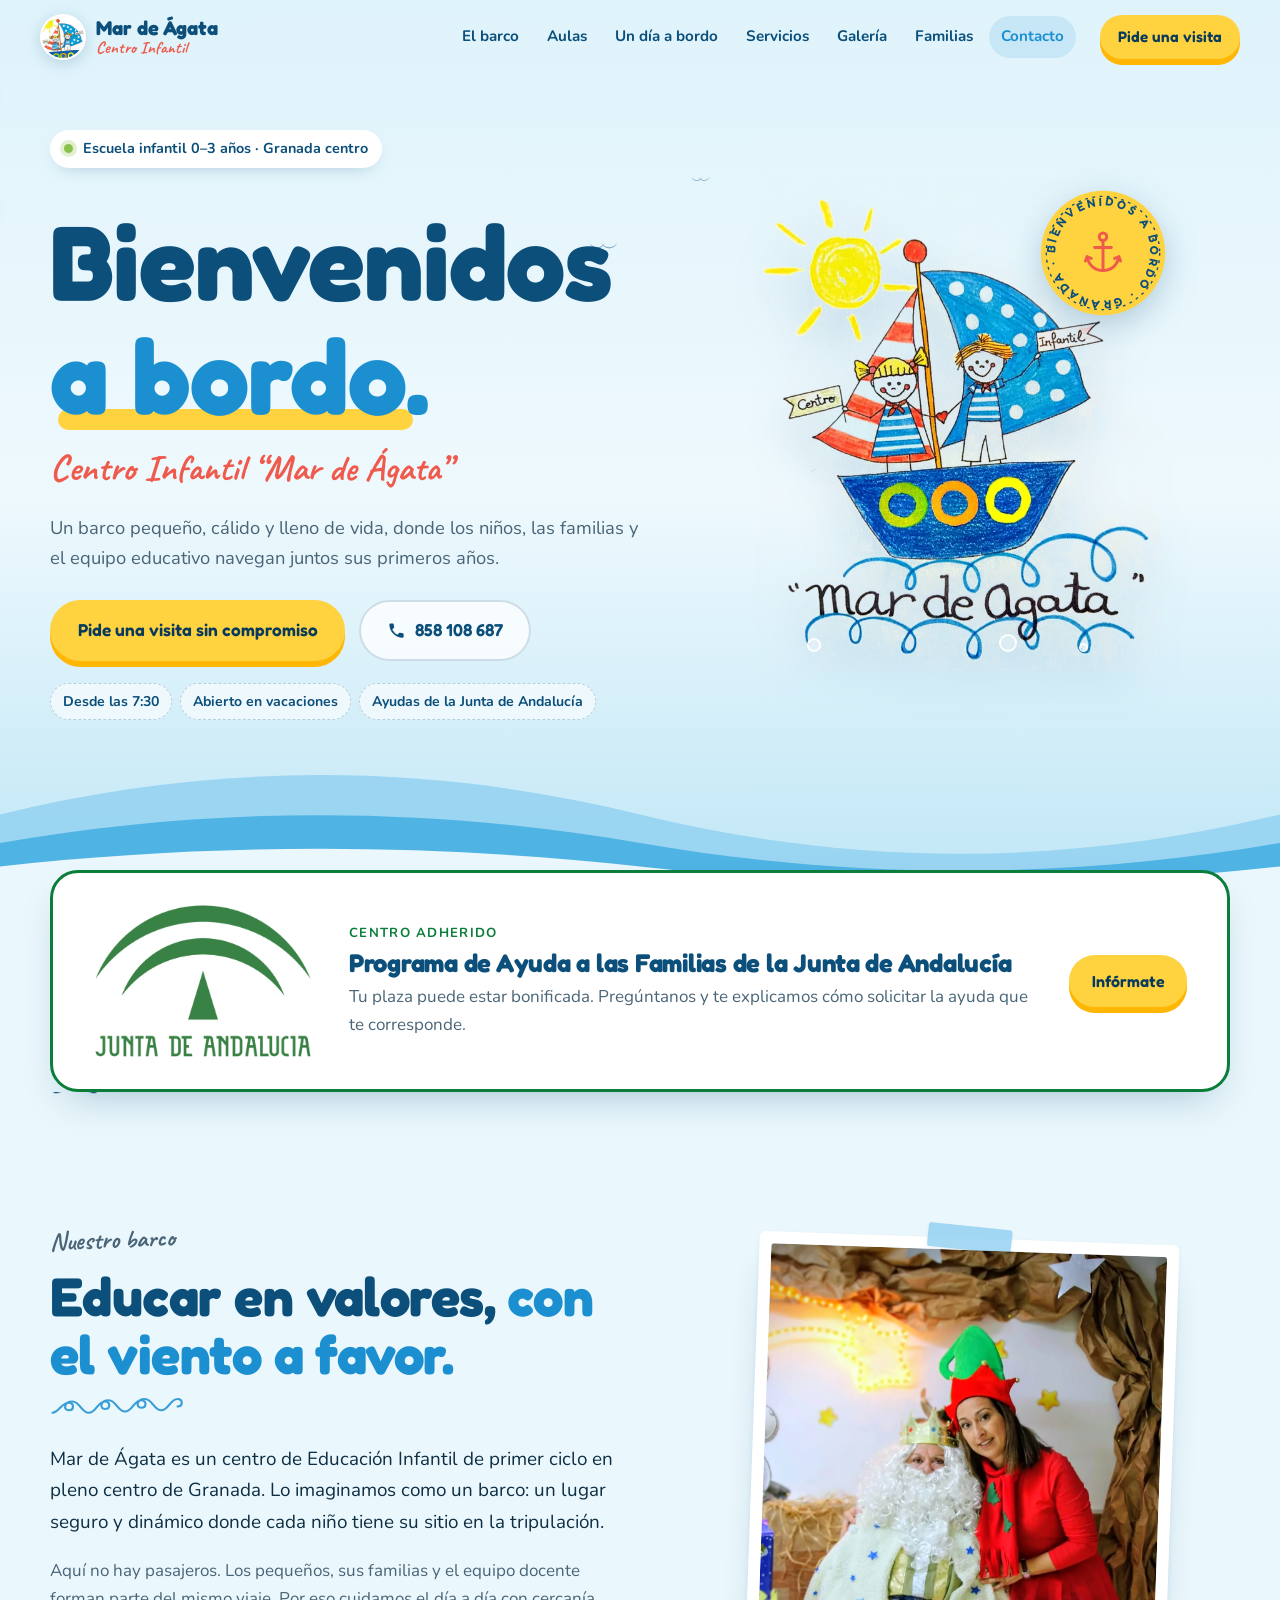
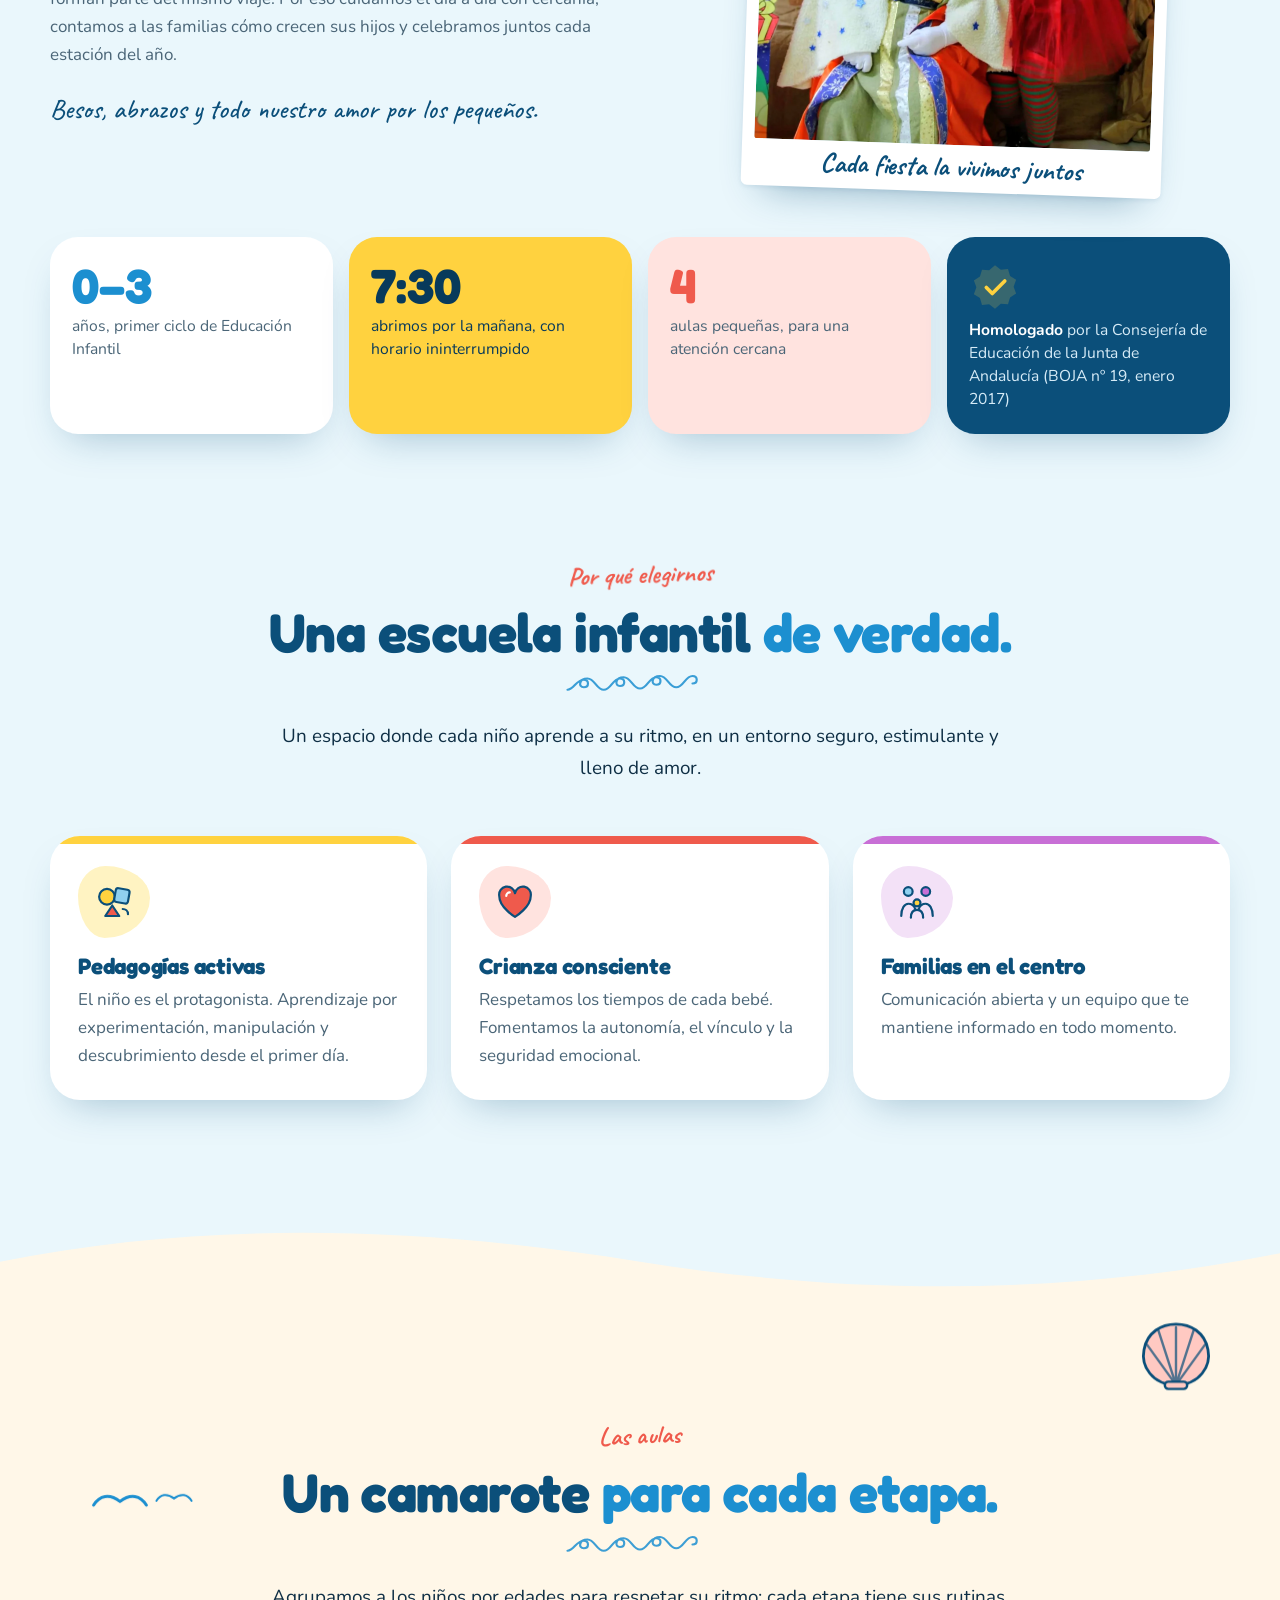
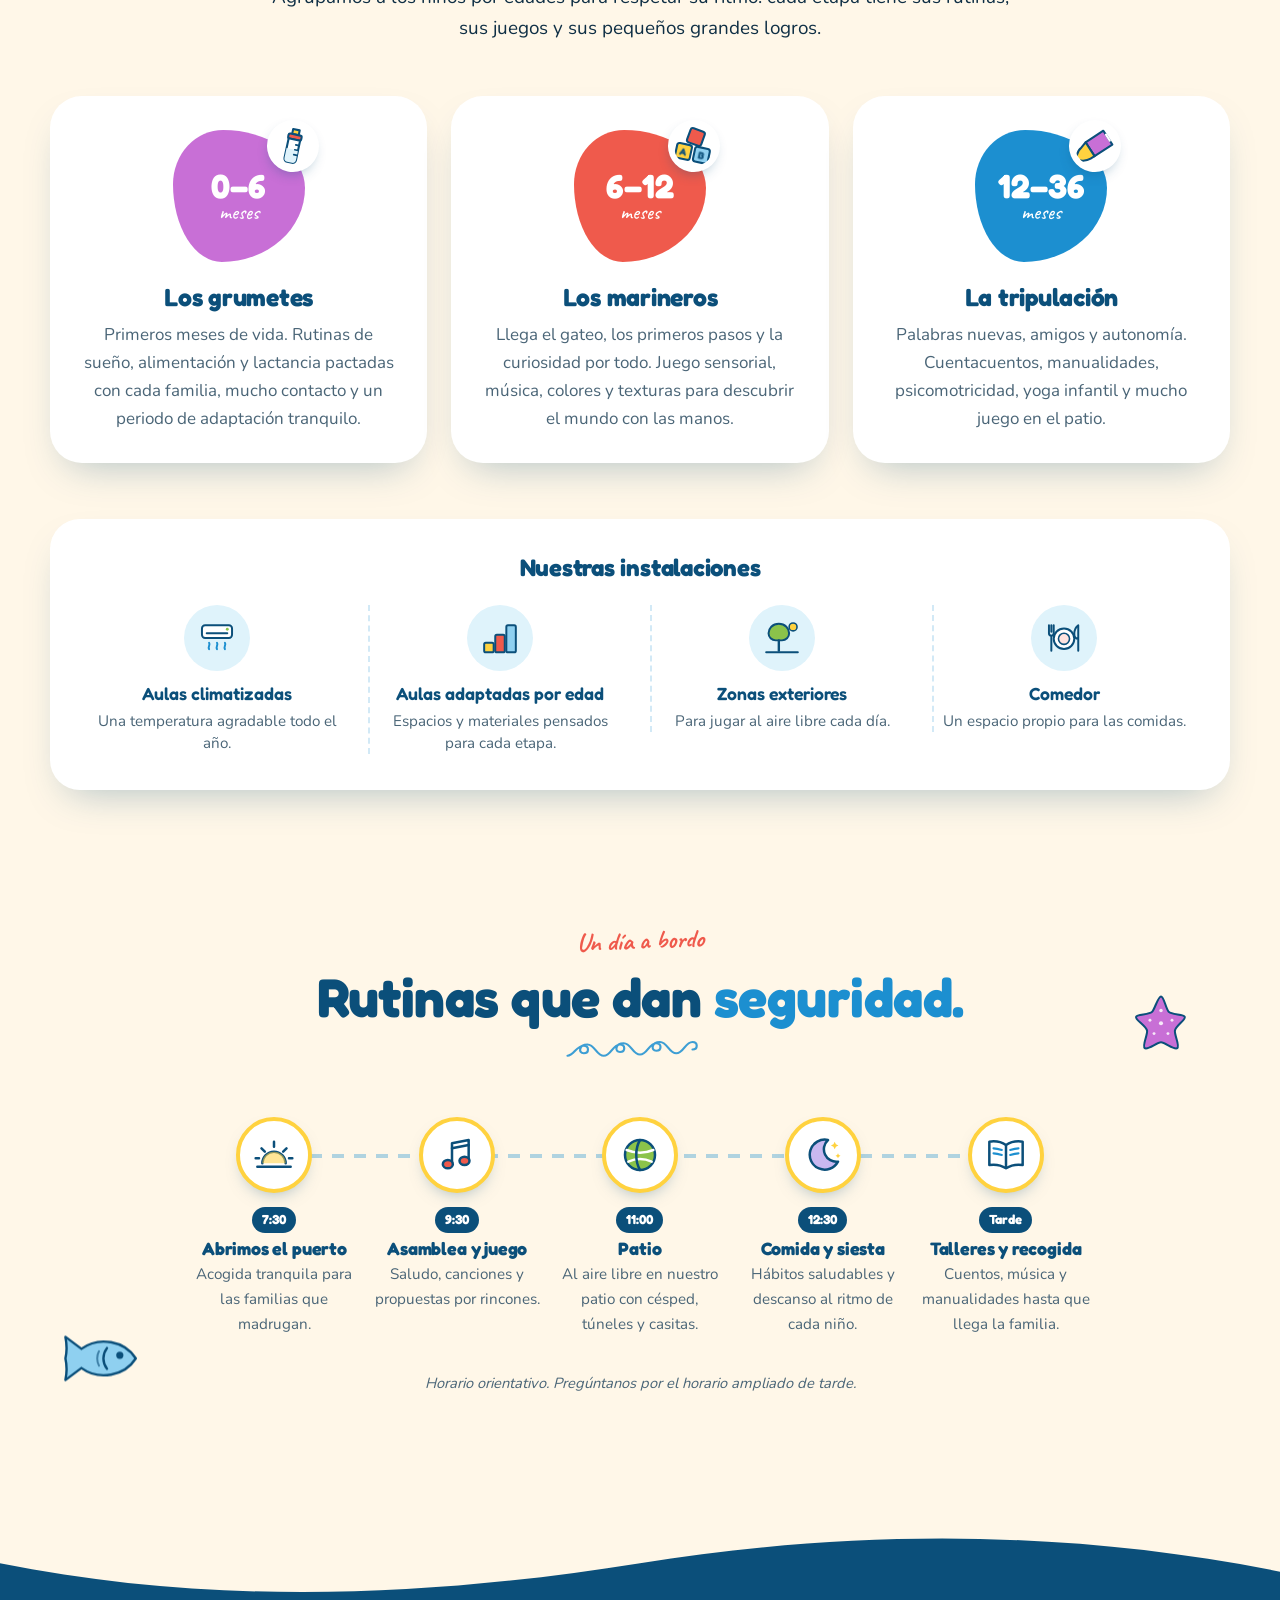
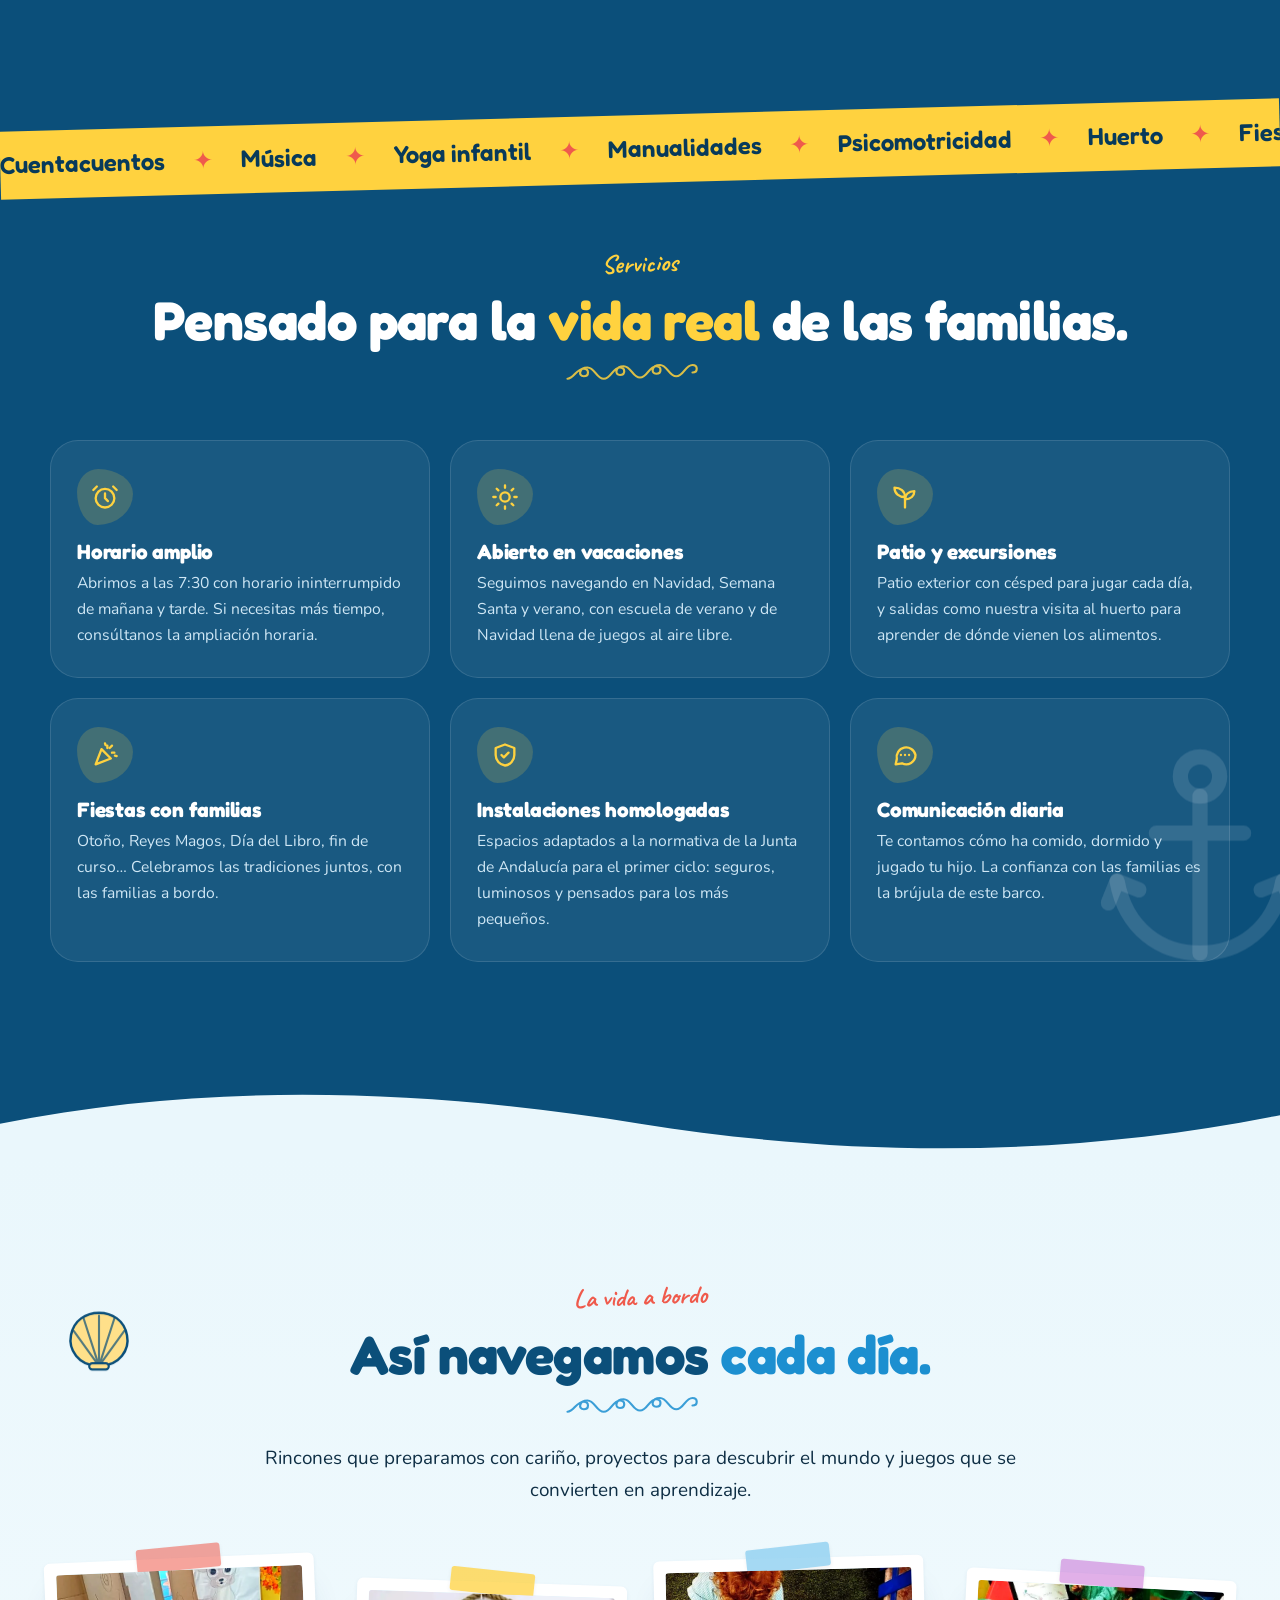
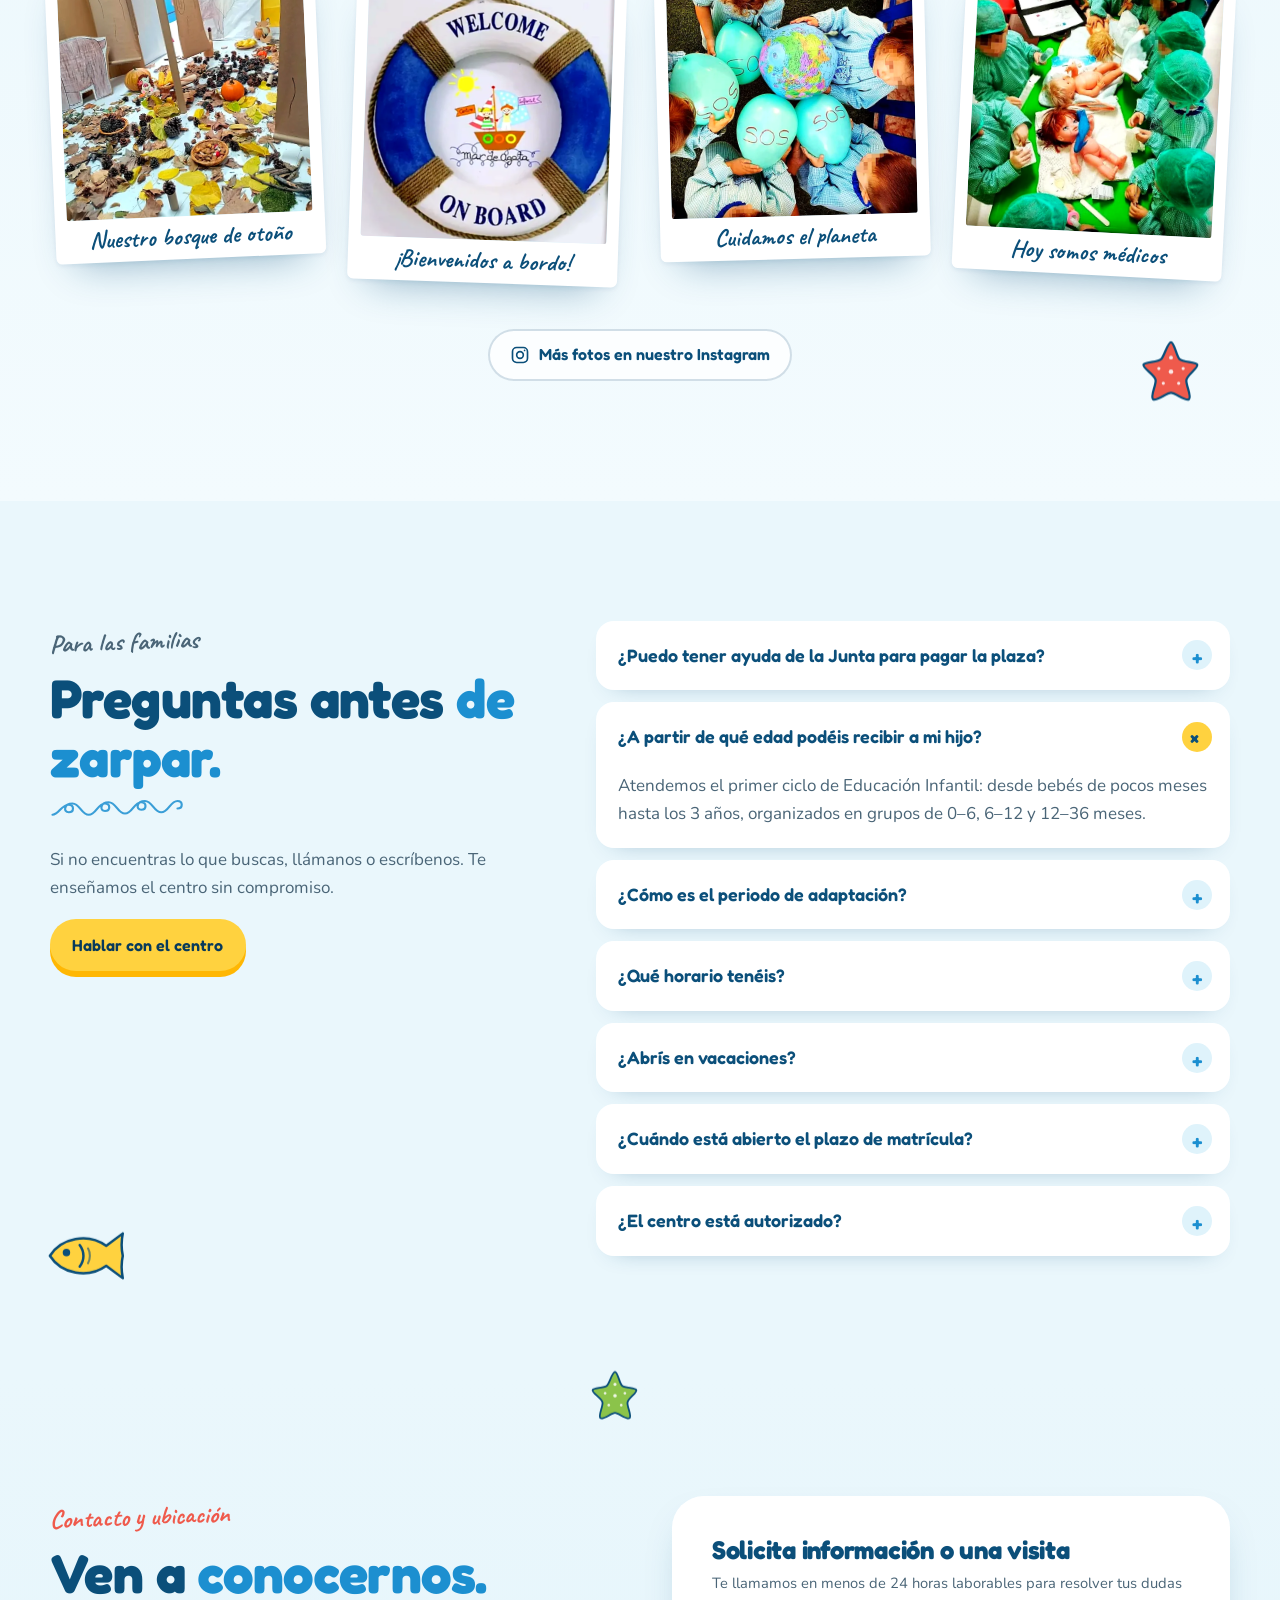
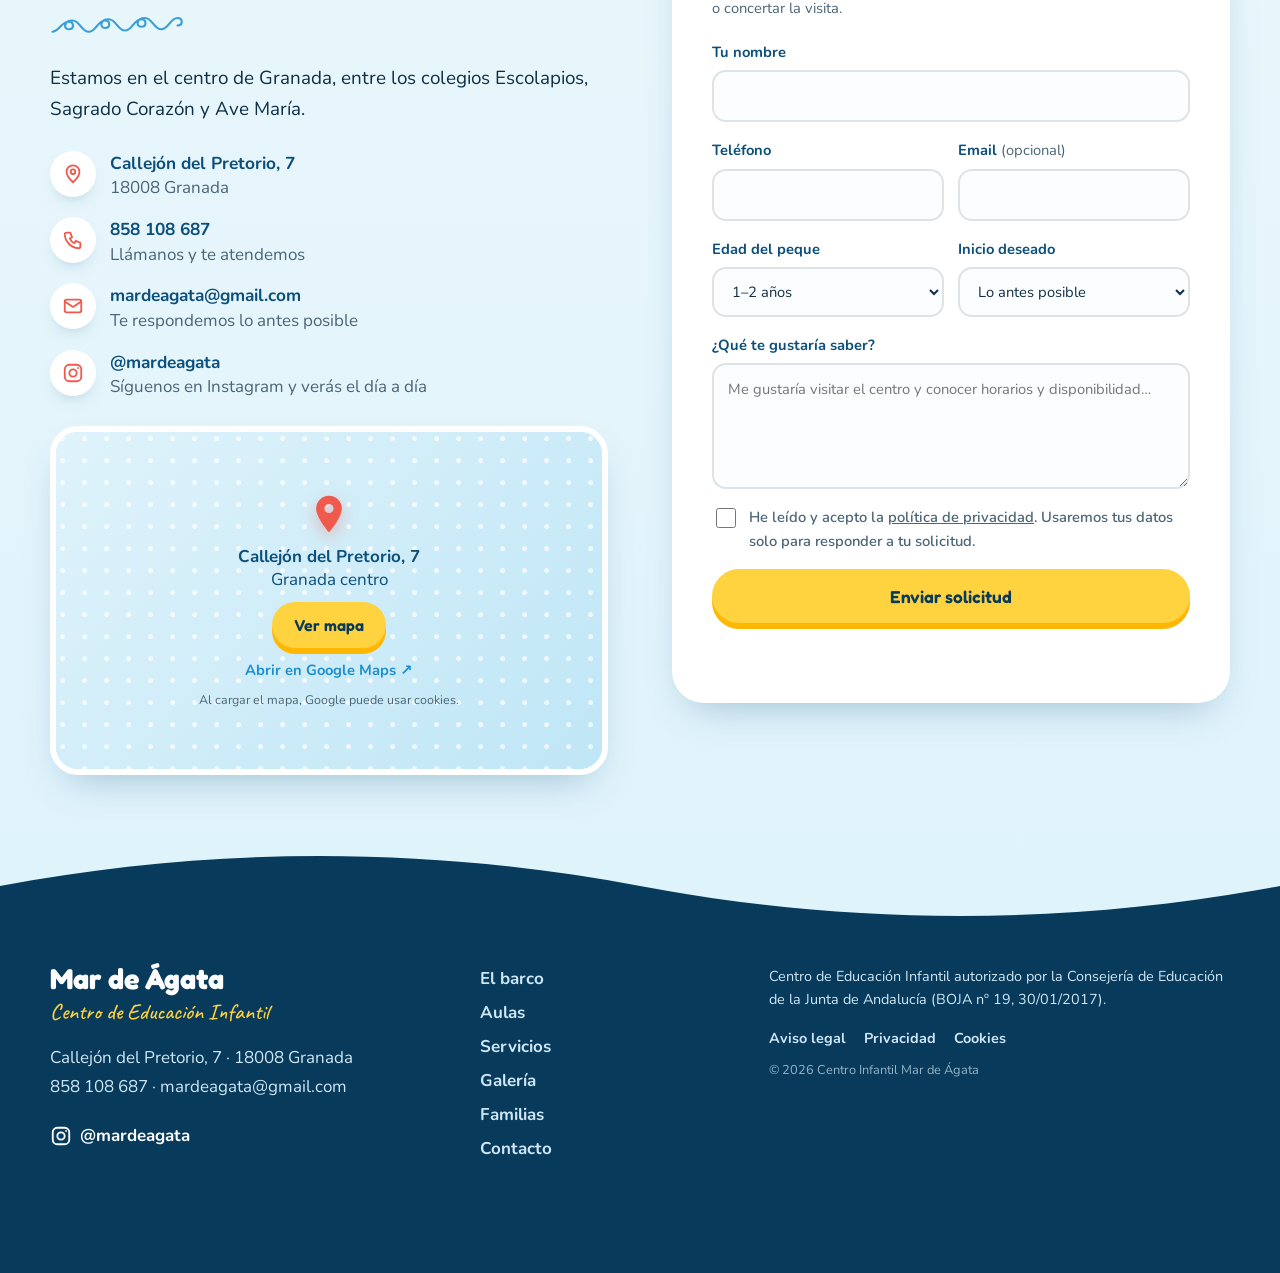
==== index.html @ abc0c2ef "Initial commit" ====
<!doctype html>
<html lang="es">
<head>
  <meta charset="utf-8">
  <meta name="robots" content="noindex, nofollow">
  <meta name="viewport" content="width=device-width, initial-scale=1">
  <title>Centro Infantil Mar de Ágata · Escuela infantil 0–3 años en el centro de Granada</title>
  <meta name="description" content="Centro de Educación Infantil Mar de Ágata, en el Callejón del Pretorio (Granada centro). Niños de 0 a 3 años, horario desde las 7:30, abierto en Navidad, Semana Santa y verano. Centro homologado por la Junta de Andalucía.">
  <meta name="theme-color" content="#0b4f7a">
  <meta property="og:title" content="Centro Infantil Mar de Ágata · Granada">
  <meta property="og:description" content="Un barco donde los niños, las familias y el equipo educativo forman la tripulación. Escuela infantil 0–3 años en el centro de Granada.">
  <meta property="og:type" content="website">
  <meta property="og:url" content="https://centroinfantilmardeagata.es/">
  <meta property="og:image" content="https://centroinfantilmardeagata.es/assets/img/og-image.png">
  <meta property="og:image:width" content="1200">
  <meta property="og:image:height" content="630">
  <meta property="og:locale" content="es_ES">
  <meta name="twitter:card" content="summary_large_image">
  <link rel="canonical" href="https://centroinfantilmardeagata.es/">
  <link rel="icon" href="assets/img/favicon.svg?v=20261006" type="image/svg+xml">
  <link rel="icon" href="assets/img/favicon-32.png?v=20261006" sizes="32x32" type="image/png">
  <link rel="apple-touch-icon" href="assets/img/apple-touch-icon.png?v=20261006">
  <link rel="preload" href="assets/img/logo-mar-de-agata.webp?v=20261006" as="image">
  <link rel="preload" href="assets/fonts/fredoka-latin-700-normal.woff2" as="font" type="font/woff2" crossorigin>
  <link rel="preload" href="assets/fonts/nunito-latin-400-normal.woff2" as="font" type="font/woff2" crossorigin>
  <link rel="stylesheet" href="styles.css?v=20261006">
  <script type="application/ld+json">
  {
    "@context": "https://schema.org",
    "@type": "ChildCare",
    "name": "Centro Infantil Mar de Ágata",
    "telephone": "+34 858 108 687",
    "email": "mardeagata@gmail.com",
    "image": "https://centroinfantilmardeagata.es/assets/img/og-image.png",
    "description": "Centro de Educación Infantil de primer ciclo (0 a 3 años) en el centro de Granada. Abierto también en Navidad, Semana Santa y verano.",
    "openingHoursSpecification": [{ "@type": "OpeningHoursSpecification", "dayOfWeek": ["Monday","Tuesday","Wednesday","Thursday","Friday"], "opens": "07:30", "closes": "20:00" }],
    "areaServed": "Granada",
    "sameAs": ["https://www.instagram.com/mardeagata/"],
    "url": "https://centroinfantilmardeagata.es/",
    "address": {
      "@type": "PostalAddress",
      "streetAddress": "Callejón del Pretorio, 7",
      "postalCode": "18008",
      "addressLocality": "Granada",
      "addressCountry": "ES"
    }
  }
  </script>
  <script>window.__PREVIEW__=true;</script>
  <script defer src="main.js?v=20261006"></script>
</head>
<body>
<svg width="0" height="0" style="position:absolute" aria-hidden="true" focusable="false">
  <defs>
    <symbol id="d-fish" viewBox="0 0 120 70"><path d="M14 35c14-22 46-28 68-12l20-15c-2 10-2 18 0 27-2 9-2 17 0 27L82 47C60 63 28 57 14 35z" fill="currentColor" stroke="#0b4f7a" stroke-width="3" stroke-linejoin="round"/><circle cx="34" cy="31" r="4.5" fill="#0b4f7a"/><path d="M50 22c6 8 6 18 0 26" fill="none" stroke="#0b4f7a" stroke-width="3" stroke-linecap="round"/><path d="M60 26c3 5 3 13 0 18" fill="none" stroke="#0b4f7a" stroke-width="2.5" stroke-linecap="round" opacity=".6"/></symbol>
    <symbol id="d-star" viewBox="0 0 100 100"><path d="M50 6c5 0 8 20 13 26s26 4 28 9-16 16-17 24 9 26 4 30-21-10-28-10-23 14-28 10 5-22 4-30S5 46 7 41s23-3 28-9S45 6 50 6z" fill="currentColor" stroke="#0b4f7a" stroke-width="3.5" stroke-linejoin="round"/><g fill="#fff" opacity=".85"><circle cx="50" cy="30" r="3"/><circle cx="50" cy="52" r="3.5"/><circle cx="31" cy="47" r="2.5"/><circle cx="69" cy="47" r="2.5"/><circle cx="38" cy="70" r="2.5"/><circle cx="62" cy="70" r="2.5"/></g></symbol>
    <symbol id="d-shell" viewBox="0 0 100 90"><path d="M50 82C20 82 6 58 10 38 14 16 32 6 50 6s36 10 40 32c4 20-10 44-40 44z" fill="currentColor" stroke="#0b4f7a" stroke-width="3.5"/><path d="M50 82 50 10M50 82 28 14M50 82 72 14M50 82 14 32M50 82 86 32" stroke="#0b4f7a" stroke-width="3" stroke-linecap="round" fill="none" opacity=".7"/><rect x="36" y="78" width="28" height="9" rx="4.5" fill="currentColor" stroke="#0b4f7a" stroke-width="3"/></symbol>
    <symbol id="d-anchor" viewBox="0 0 100 110"><g fill="none" stroke="currentColor" stroke-width="7" stroke-linecap="round" stroke-linejoin="round"><circle cx="50" cy="16" r="9"/><path d="M50 25v72M30 42h40"/><path d="M12 64c4 22 20 33 38 33s34-11 38-33"/><path d="M12 64l-4 10M12 64l10 4M88 64l4 10M88 64l-10 4"/></g></symbol>
    <symbol id="d-gull" viewBox="0 0 100 40"><path d="M6 30c10-16 26-20 44-6 18-14 34-10 44 6" fill="none" stroke="currentColor" stroke-width="5" stroke-linecap="round" stroke-linejoin="round"/></symbol>
    <symbol id="d-loops" viewBox="0 0 240 40"><path d="M4 26c10 0 14-16 26-16 9 0 9 12 0 12s-8-14 6-14c12 0 14 18 26 18s14-18 26-18c9 0 9 12 0 12s-8-14 6-14c12 0 14 18 26 18s14-18 26-18c9 0 9 12 0 12s-8-14 6-14c12 0 14 18 26 18s14-18 26-18c9 0 9 12 0 12" fill="none" stroke="currentColor" stroke-width="3.5" stroke-linecap="round" stroke-linejoin="round"/></symbol>
    <symbol id="d-miniboat" viewBox="0 0 60 56"><path d="M29 4v34H12z" fill="#ef5a4c" stroke="#0b4f7a" stroke-width="2.5" stroke-linejoin="round"/><path d="M32 2c12 8 18 22 18 36H32z" fill="#8fd0f0" stroke="#0b4f7a" stroke-width="2.5" stroke-linejoin="round"/><path d="M4 40h52l-7 12H11z" fill="#1c5fb0" stroke="#0b4f7a" stroke-width="2.5" stroke-linejoin="round"/><circle cx="22" cy="46" r="2.6" fill="#8bc34a"/><circle cx="30" cy="46" r="2.6" fill="#ff8a3d"/><circle cx="38" cy="46" r="2.6" fill="#ffd23f"/></symbol>
    <!-- iconos de la rutina -->
    <symbol id="i-sunrise" viewBox="0 0 48 48"><g fill="none" stroke="currentColor" stroke-width="3" stroke-linecap="round" stroke-linejoin="round"><path d="M10 34a14 14 0 0 1 28 0"/><path d="M4 38h40M24 8v6M9 16l4 4M39 16l-4 4M2 28h4M42 28h4"/></g><path d="M10 34a14 14 0 0 1 28 0z" fill="#ffd23f" opacity=".55"/></symbol>
    <symbol id="i-music" viewBox="0 0 48 48"><g fill="none" stroke="currentColor" stroke-width="3" stroke-linecap="round" stroke-linejoin="round"><path d="M18 34V10l20-4v24"/><path d="M18 16l20-4"/></g><ellipse cx="13" cy="35" rx="6" ry="5" fill="#ef5a4c" stroke="currentColor" stroke-width="3"/><ellipse cx="33" cy="31" rx="6" ry="5" fill="#ef5a4c" stroke="currentColor" stroke-width="3"/></symbol>
    <symbol id="i-ball" viewBox="0 0 48 48"><circle cx="24" cy="24" r="18" fill="#8bc34a" stroke="currentColor" stroke-width="3"/><path d="M8 18c10 4 22 4 32 0M10 32c9-4 19-4 28 0" fill="none" stroke="#fff" stroke-width="3" stroke-linecap="round"/><path d="M24 6c-6 10-6 26 0 36" fill="none" stroke="currentColor" stroke-width="3" stroke-linecap="round"/></symbol>
    <symbol id="i-moon" viewBox="0 0 48 48"><path d="M30 6a18 18 0 1 0 12 26A15 15 0 0 1 30 6z" fill="#c9b8f0" stroke="currentColor" stroke-width="3" stroke-linejoin="round"/><path d="M38 8l1.5 3 3 1.5-3 1.5-1.5 3-1.5-3-3-1.5 3-1.5zM42 22l1 2 2 1-2 1-1 2-1-2-2-1 2-1z" fill="#ffd23f"/></symbol>
    <symbol id="i-book" viewBox="0 0 48 48"><path d="M24 12c-6-4-13-5-20-4v28c7-1 14 0 20 4 6-4 13-5 20-4V8c-7-1-14 0-20 4z" fill="#fff" stroke="currentColor" stroke-width="3" stroke-linejoin="round"/><path d="M24 12v28" stroke="currentColor" stroke-width="3"/><path d="M9 16c4 0 7 1 10 2M9 22c4 0 7 1 10 2M29 18c3-1 6-2 10-2M29 24c3-1 6-2 10-2" stroke="#1c8fd0" stroke-width="2.5" stroke-linecap="round"/></symbol>
    <!-- iconos de aulas -->
    <symbol id="i-bottle" viewBox="0 0 48 48"><path d="M20 4h8v6h-8z" fill="#ffd23f" stroke="currentColor" stroke-width="2.5" stroke-linejoin="round"/><rect x="16" y="10" width="16" height="6" rx="2" fill="#ef5a4c" stroke="currentColor" stroke-width="2.5"/><path d="M17 16h14v24a4 4 0 0 1-4 4h-6a4 4 0 0 1-4-4z" fill="#fff" stroke="currentColor" stroke-width="2.5"/><path d="M17 28h14v12a4 4 0 0 1-4 4h-6a4 4 0 0 1-4-4z" fill="#dff3fb"/><path d="M27 22h4M27 28h4M27 34h4" stroke="currentColor" stroke-width="2" stroke-linecap="round"/></symbol>
    <symbol id="i-blocks" viewBox="0 0 48 48"><rect x="4" y="24" width="18" height="18" rx="3" fill="#ffd23f" stroke="currentColor" stroke-width="2.5"/><rect x="26" y="24" width="18" height="18" rx="3" fill="#8fd0f0" stroke="currentColor" stroke-width="2.5"/><rect x="15" y="4" width="18" height="18" rx="3" fill="#ef5a4c" stroke="currentColor" stroke-width="2.5" transform="rotate(8 24 13)"/><text x="13" y="38" font-family="Fredoka,sans-serif" font-weight="700" font-size="12" fill="#0b4f7a" text-anchor="middle">A</text><text x="35" y="38" font-family="Fredoka,sans-serif" font-weight="700" font-size="12" fill="#0b4f7a" text-anchor="middle">B</text></symbol>
    <symbol id="i-brush" viewBox="0 0 48 48"><path d="M30 4l14 14-18 18-14-14z" fill="#c86fd6" stroke="currentColor" stroke-width="2.5" stroke-linejoin="round"/><path d="M12 22l14 14-4 4c-4 4-12 6-18 4 2-4 0-10 4-14z" fill="#ffd23f" stroke="currentColor" stroke-width="2.5" stroke-linejoin="round"/><path d="M34 8l6 6" stroke="#fff" stroke-width="2.5" stroke-linecap="round"/></symbol>
    <!-- pilares e instalaciones -->
    <symbol id="i-hands" viewBox="0 0 48 48"><circle cx="16" cy="18" r="9" fill="#ffd23f" stroke="currentColor" stroke-width="2.5"/><rect x="25" y="9" width="16" height="16" rx="3" fill="#8fd0f0" stroke="currentColor" stroke-width="2.5" transform="rotate(10 33 17)"/><path d="M14 40l8-12 8 12z" fill="#ef5a4c" stroke="currentColor" stroke-width="2.5" stroke-linejoin="round"/><path d="M34 32c3 0 6 2 6 6" fill="none" stroke="currentColor" stroke-width="2.5" stroke-linecap="round"/></symbol>
    <symbol id="i-heart" viewBox="0 0 48 48"><path d="M24 41S6 30 6 17a9 9 0 0 1 18-3 9 9 0 0 1 18 3c0 13-18 24-18 24z" fill="#ef5a4c" stroke="currentColor" stroke-width="2.5" stroke-linejoin="round"/><path d="M14 17a4 4 0 0 1 4-4" fill="none" stroke="#fff" stroke-width="2.5" stroke-linecap="round"/></symbol>
    <symbol id="i-family" viewBox="0 0 48 48"><circle cx="14" cy="12" r="5" fill="#8fd0f0" stroke="currentColor" stroke-width="2.5"/><circle cx="34" cy="12" r="5" fill="#c86fd6" stroke="currentColor" stroke-width="2.5"/><circle cx="24" cy="25" r="4" fill="#ffd23f" stroke="currentColor" stroke-width="2.5"/><path d="M6 40c0-9 4-14 8-14s7 3 8 6M42 40c0-9-4-14-8-14s-7 3-8 6M17 42c0-6 3-9 7-9s7 3 7 9" fill="none" stroke="currentColor" stroke-width="2.5" stroke-linecap="round"/></symbol>
    <symbol id="i-climate" viewBox="0 0 48 48"><rect x="5" y="8" width="38" height="16" rx="4" fill="#fff" stroke="currentColor" stroke-width="2.5"/><path d="M11 18h26" stroke="currentColor" stroke-width="2.5" stroke-linecap="round"/><circle cx="37" cy="13" r="1.8" fill="#8bc34a"/><path d="M14 30c2 3-2 5 0 8M24 30c2 3-2 5 0 8M34 30c2 3-2 5 0 8" fill="none" stroke="#1c8fd0" stroke-width="2.5" stroke-linecap="round"/></symbol>
    <symbol id="i-tree" viewBox="0 0 48 48"><circle cx="38" cy="10" r="5" fill="#ffd23f" stroke="currentColor" stroke-width="2"/><path d="M20 6c8 0 13 6 13 12 0 5-4 9-9 9h-8c-5 0-9-4-9-9 0-6 5-12 13-12z" fill="#8bc34a" stroke="currentColor" stroke-width="2.5"/><path d="M20 27v13" stroke="currentColor" stroke-width="3" stroke-linecap="round"/><path d="M4 42h40" stroke="currentColor" stroke-width="2.5" stroke-linecap="round"/></symbol>
    <symbol id="i-dining" viewBox="0 0 48 48"><circle cx="24" cy="25" r="13" fill="#fff" stroke="currentColor" stroke-width="2.5"/><circle cx="24" cy="25" r="7" fill="#ffe3df" stroke="currentColor" stroke-width="2"/><path d="M5 8v10a3 3 0 0 0 3 3v19M8 8v8M11 8v10a3 3 0 0 1-3 3" fill="none" stroke="currentColor" stroke-width="2.5" stroke-linecap="round" stroke-linejoin="round"/><path d="M42 40V8c-3 2-5 6-5 11s2 6 5 6" fill="none" stroke="currentColor" stroke-width="2.5" stroke-linecap="round" stroke-linejoin="round"/></symbol>
    <symbol id="i-steps" viewBox="0 0 48 48"><rect x="4" y="30" width="12" height="12" rx="2" fill="#ffd23f" stroke="currentColor" stroke-width="2.5"/><rect x="18" y="20" width="12" height="22" rx="2" fill="#ef5a4c" stroke="currentColor" stroke-width="2.5"/><rect x="32" y="8" width="12" height="34" rx="2" fill="#8fd0f0" stroke="currentColor" stroke-width="2.5"/></symbol>
  </defs>
</svg>

<a class="skip" href="#barco">Saltar al contenido</a>

<!-- ============ NAV ============ -->
<header class="nav" id="nav">
  <a class="nav-brand" href="#inicio" aria-label="Mar de Ágata, inicio">
    <img class="nav-logo" src="assets/img/logo-mark.webp?v=20261006" alt="" width="46" height="46">
    <span class="nav-name">Mar de Ágata<small>Centro Infantil</small></span>
  </a>
  <nav class="nav-links" aria-label="Principal">
    <a href="#barco">El barco</a>
    <a href="#aulas">Aulas</a>
    <a href="#dia">Un día a bordo</a>
    <a href="#servicios">Servicios</a>
    <a href="#galeria">Galería</a>
    <a href="#familias">Familias</a>
    <a href="#contacto">Contacto</a>
  </nav>
  <a class="btn btn-sun nav-cta" href="#contacto">Pide una visita</a>
  <div class="voyage" aria-hidden="true">
    <svg class="voyage-sea" viewBox="0 0 1440 14" preserveAspectRatio="none"><path d="M0 7 Q15 1 30 7 T60 7 T90 7 T120 7 T150 7 T180 7 T210 7 T240 7 T270 7 T300 7 T330 7 T360 7 T390 7 T420 7 T450 7 T480 7 T510 7 T540 7 T570 7 T600 7 T630 7 T660 7 T690 7 T720 7 T750 7 T780 7 T810 7 T840 7 T870 7 T900 7 T930 7 T960 7 T990 7 T1020 7 T1050 7 T1080 7 T1110 7 T1140 7 T1170 7 T1200 7 T1230 7 T1260 7 T1290 7 T1320 7 T1350 7 T1380 7 T1410 7 T1440 7"/></svg>
    <span class="voyage-trail" id="voyageTrail"></span>
    <svg class="voyage-boat" id="voyageBoat"><use href="#d-miniboat"/></svg>
  </div>
  <button class="nav-toggle" id="navToggle" aria-label="Abrir menú" aria-expanded="false">
    <span></span><span></span><span></span>
  </button>
</header>

<div class="mobile-menu" id="mobileMenu" aria-hidden="true">
  <a href="#barco">El barco</a>
  <a href="#aulas">Aulas</a>
  <a href="#dia">Un día a bordo</a>
  <a href="#servicios">Servicios</a>
  <a href="#galeria">Galería</a>
  <a href="#familias">Familias</a>
  <a href="#contacto">Contacto</a>
  <a class="btn btn-sun" href="tel:+34858108687">Llamar · 858 108 687</a>
</div>

<main>

<!-- ============ HERO ============ -->
<section class="hero" id="inicio">
  <div class="hero-sky" aria-hidden="true">
    <div class="sun"><span class="sun-core"></span></div>
    <span class="cloud cloud-1"></span>
    <span class="cloud cloud-2"></span>
    <span class="cloud cloud-3"></span>
    <span class="gull gull-1">︶︶</span>
    <span class="gull gull-2">︶︶</span>
  </div>

  <div class="hero-inner">
    <div class="hero-copy">
      <p class="kicker"><span class="dot"></span> Escuela infantil 0–3 años · Granada centro</p>
      <h1 class="hero-title">
        Bienvenidos<br>
        <span class="hl">a bordo.</span>
      </h1>
      <p class="hero-hand">Centro Infantil “Mar de Ágata”</p>
      <p class="hero-sub">Un barco pequeño, cálido y lleno de vida, donde los niños, las familias y el equipo educativo navegan juntos sus primeros años.</p>
      <div class="hero-actions">
        <a class="btn btn-sun btn-lg" href="#contacto">Pide una visita sin compromiso</a>
        <a class="btn btn-ghost btn-lg" href="tel:+34858108687">
          <svg viewBox="0 0 24 24" aria-hidden="true"><path d="M6.6 10.8a15.1 15.1 0 0 0 6.6 6.6l2.2-2.2a1 1 0 0 1 1-.25 11.4 11.4 0 0 0 3.6.57 1 1 0 0 1 1 1V20a1 1 0 0 1-1 1A17 17 0 0 1 3 4a1 1 0 0 1 1-1h3.5a1 1 0 0 1 1 1c0 1.25.2 2.45.57 3.57a1 1 0 0 1-.25 1z"/></svg>
          858 108 687
        </a>
      </div>
      <ul class="hero-chips">
        <li>Desde las 7:30</li>
        <li>Abierto en vacaciones</li>
        <li>Ayudas de la Junta de Andalucía</li>
      </ul>
    </div>

    <div class="hero-boat">
      <div class="badge-spin" aria-hidden="true">
        <svg viewBox="0 0 140 140"><defs><path id="badgeCircle" d="M70 70 m-52 0 a52 52 0 1 1 104 0 a52 52 0 1 1 -104 0"/></defs>
          <circle cx="70" cy="70" r="68" fill="#ffd23f"/>
          <circle cx="70" cy="70" r="62" fill="none" stroke="#0b4f7a" stroke-width="1.5" stroke-dasharray="3 5"/>
          <text font-family="Fredoka, sans-serif" font-weight="600" font-size="13" letter-spacing="2.2" fill="#0b4f7a"><textPath href="#badgeCircle" textLength="318" lengthAdjust="spacing">BIENVENIDOS A BORDO · GRANADA · </textPath></text>
        </svg>
        <svg class="badge-anchor"><use href="#d-anchor"/></svg>
      </div>
      <img class="boat" src="assets/img/logo-mar-de-agata.webp?v=20261006" alt="Logo del Centro Infantil Mar de Ágata: un barco con dos niños, el sol y las olas" width="640" height="788" fetchpriority="high">
      <span class="bubble b1"></span>
      <span class="bubble b2"></span>
      <span class="bubble b3"></span>
    </div>
  </div>

  <div class="waves" aria-hidden="true">
    <svg class="wave wave-back" viewBox="0 0 2880 200" preserveAspectRatio="none"><path d="M0 100 C240 40 480 40 720 100 S1200 160 1440 100 S1920 40 2160 100 S2640 160 2880 100 V200 H0 Z"/></svg>
    <svg class="wave wave-mid" viewBox="0 0 2880 200" preserveAspectRatio="none"><path d="M0 120 C240 70 480 70 720 120 S1200 170 1440 120 S1920 70 2160 120 S2640 170 2880 120 V200 H0 Z"/></svg>
    <svg class="wave wave-front" viewBox="0 0 2880 200" preserveAspectRatio="none"><path d="M0 140 C240 100 480 100 720 140 S1200 180 1440 140 S1920 100 2160 140 S2640 180 2880 140 V200 H0 Z"/></svg>
  </div>
</section>

<!-- ============ AYUDAS JUNTA DE ANDALUCIA ============ -->
<section class="junta" id="ayudas" aria-label="Ayudas de la Junta de Andalucía">
  <div class="container">
    <div class="junta-card reveal">
      <div class="junta-logo-wrap">
        <!-- Sustituir por el logo oficial que facilite el centro (archivo: assets/img/logo-junta-andalucia.webp) -->
        <img class="junta-logo" src="assets/img/logo-junta-andalucia.webp?v=20261007" alt="Junta de Andalucía" width="600" height="425" onerror="this.parentNode.classList.add('is-missing')">
        <span class="junta-logo-missing">Logo oficial de la<br>Junta de Andalucía</span>
      </div>
      <div class="junta-text">
        <p class="junta-kicker">Centro adherido</p>
        <h2>Programa de Ayuda a las Familias de la Junta de Andalucía</h2>
        <p>Tu plaza puede estar bonificada. Pregúntanos y te explicamos cómo solicitar la ayuda que te corresponde.</p>
      </div>
      <a class="btn btn-sun junta-btn" href="#contacto">Infórmate</a>
    </div>
  </div>
</section>

<!-- ============ EL BARCO (NOSOTROS) ============ -->
<section class="section sea" id="barco">
  <svg class="doodle dd-barco-1" data-speed="-0.12" aria-hidden="true" style="color:#ffb703"><use href="#d-star"/></svg>
  <svg class="doodle dd-barco-2" data-speed="0.1" aria-hidden="true" style="color:#ff8a3d"><use href="#d-fish"/></svg>
  <div class="container barco">
    <div class="barco-text reveal">
      <p class="eyebrow">Nuestro barco</p>
      <h2 class="h2">Educar en valores, <em>con el viento a favor.</em></h2>
      <svg class="loops" aria-hidden="true"><use href="#d-loops"/></svg>
      <p class="lead">Mar de Ágata es un centro de Educación Infantil de primer ciclo en pleno centro de Granada. Lo imaginamos como un barco: un lugar seguro y dinámico donde cada niño tiene su sitio en la tripulación.</p>
      <p>Aquí no hay pasajeros. Los pequeños, sus familias y el equipo docente forman parte del mismo viaje. Por eso cuidamos el día a día con cercanía, contamos a las familias cómo crecen sus hijos y celebramos juntos cada estación del año.</p>
      <p class="signature">Besos, abrazos y todo nuestro amor por los pequeños.</p>
    </div>
    <figure class="polaroid polaroid-feature polaroid-portrait reveal">
      <button type="button" class="ph" data-full="assets/img/foto-reyes.webp?v=20261007" aria-label="Ampliar foto: la visita de los Reyes Magos">
        <img src="assets/img/foto-reyes.webp?v=20261007" alt="Una educadora vestida de elfo junto a un Rey Mago en el belén decorado del centro" loading="lazy" width="1066" height="1600">
      </button>
      <figcaption>Cada fiesta la vivimos juntos</figcaption>
    </figure>
    <div class="barco-cards">
      <article class="stat reveal">
        <span class="stat-num">0–3</span>
        <span class="stat-label">años, primer ciclo de Educación Infantil</span>
      </article>
      <article class="stat stat-sun reveal">
        <span class="stat-num">7:30</span>
        <span class="stat-label">abrimos por la mañana, con horario ininterrumpido</span>
      </article>
      <article class="stat stat-coral reveal">
        <span class="stat-num">4</span>
        <span class="stat-label">aulas pequeñas, para una atención cercana</span>
      </article>
      <article class="stat stat-seal reveal">
        <svg viewBox="0 0 48 48" aria-hidden="true"><path d="M24 4l5.4 4 6.6-.6 1.9 6.4 5.6 3.6-2.3 6.3 2.3 6.3-5.6 3.6-1.9 6.4-6.6-.6L24 44l-5.4-4-6.6.6-1.9-6.4-5.6-3.6 2.3-6.3-2.3-6.3 5.6-3.6 1.9-6.4 6.6.6z" fill="currentColor" opacity=".18"/><path d="M16 24.5l5.5 5.5L33 18.5" fill="none" stroke="currentColor" stroke-width="3.4" stroke-linecap="round" stroke-linejoin="round"/></svg>
        <span class="stat-label"><strong>Homologado</strong> por la Consejería de Educación de la Junta de Andalucía (BOJA nº 19, enero 2017)</span>
      </article>
    </div>
  </div>
</section>

<!-- ============ POR QUE ELEGIRNOS ============ -->
<section class="section sea why" id="elegirnos">
  <div class="container">
    <div class="section-head reveal">
      <p class="eyebrow">Por qué elegirnos</p>
      <h2 class="h2">Una escuela infantil <em>de verdad.</em></h2>
      <svg class="loops" aria-hidden="true"><use href="#d-loops"/></svg>
      <p class="lead center">Un espacio donde cada niño aprende a su ritmo, en un entorno seguro, estimulante y lleno de amor.</p>
    </div>
    <div class="pillars">
      <article class="pillar pillar-1 reveal">
        <span class="pillar-ico"><svg><use href="#i-hands"/></svg></span>
        <h3>Pedagogías activas</h3>
        <p>El niño es el protagonista. Aprendizaje por experimentación, manipulación y descubrimiento desde el primer día.</p>
      </article>
      <article class="pillar pillar-2 reveal">
        <span class="pillar-ico"><svg><use href="#i-heart"/></svg></span>
        <h3>Crianza consciente</h3>
        <p>Respetamos los tiempos de cada bebé. Fomentamos la autonomía, el vínculo y la seguridad emocional.</p>
      </article>
      <article class="pillar pillar-3 reveal">
        <span class="pillar-ico"><svg><use href="#i-family"/></svg></span>
        <h3>Familias en el centro</h3>
        <p>Comunicación abierta y un equipo que te mantiene informado en todo momento.</p>
      </article>
    </div>
  </div>
</section>

<div class="divider divider-sea-to-sand" aria-hidden="true">
  <svg viewBox="0 0 1440 90" preserveAspectRatio="none"><path d="M0 0 H1440 V40 C1200 90 960 90 720 50 S240 0 0 50 Z"/></svg>
</div>

<!-- ============ AULAS ============ -->
<section class="section sand" id="aulas">
  <svg class="doodle dd-aulas-1" data-speed="0.12" aria-hidden="true" style="color:#ffc9c2"><use href="#d-shell"/></svg>
  <svg class="doodle dd-aulas-2" data-speed="-0.15" aria-hidden="true" style="color:#1c8fd0"><use href="#d-gull"/></svg>
  <svg class="doodle dd-aulas-3" data-speed="-0.08" aria-hidden="true" style="color:#1c8fd0"><use href="#d-gull"/></svg>
  <div class="container">
    <div class="section-head reveal">
      <p class="eyebrow">Las aulas</p>
      <h2 class="h2">Un camarote <em>para cada etapa.</em></h2>
      <svg class="loops" aria-hidden="true"><use href="#d-loops"/></svg>
      <p class="lead center">Agrupamos a los niños por edades para respetar su ritmo: cada etapa tiene sus rutinas, sus juegos y sus pequeños grandes logros.</p>
    </div>

    <div class="aulas">
      <article class="aula aula-1 reveal">
        <div class="aula-blob"><span>0–6</span><small>meses</small><svg class="aula-ico" aria-hidden="true"><use href="#i-bottle"/></svg></div>
        <h3>Los grumetes</h3>
        <p>Primeros meses de vida. Rutinas de sueño, alimentación y lactancia pactadas con cada familia, mucho contacto y un periodo de adaptación tranquilo.</p>
      </article>
      <article class="aula aula-2 reveal">
        <div class="aula-blob"><span>6–12</span><small>meses</small><svg class="aula-ico" aria-hidden="true"><use href="#i-blocks"/></svg></div>
        <h3>Los marineros</h3>
        <p>Llega el gateo, los primeros pasos y la curiosidad por todo. Juego sensorial, música, colores y texturas para descubrir el mundo con las manos.</p>
      </article>
      <article class="aula aula-3 reveal">
        <div class="aula-blob"><span>12–36</span><small>meses</small><svg class="aula-ico" aria-hidden="true"><use href="#i-brush"/></svg></div>
        <h3>La tripulación</h3>
        <p>Palabras nuevas, amigos y autonomía. Cuentacuentos, manualidades, psicomotricidad, yoga infantil y mucho juego en el patio.</p>
      </article>
    </div>

    <div class="facilities reveal">
      <h3 class="facilities-title">Nuestras instalaciones</h3>
      <ul class="facilities-list">
        <li><span class="fac-ico"><svg><use href="#i-climate"/></svg></span><strong>Aulas climatizadas</strong><span>Una temperatura agradable todo el año.</span></li>
        <li><span class="fac-ico"><svg><use href="#i-steps"/></svg></span><strong>Aulas adaptadas por edad</strong><span>Espacios y materiales pensados para cada etapa.</span></li>
        <li><span class="fac-ico"><svg><use href="#i-tree"/></svg></span><strong>Zonas exteriores</strong><span>Para jugar al aire libre cada día.</span></li>
        <li><span class="fac-ico"><svg><use href="#i-dining"/></svg></span><strong>Comedor</strong><span>Un espacio propio para las comidas.</span></li>
      </ul>
    </div>
  </div>
</section>

<!-- ============ UN DIA A BORDO ============ -->
<section class="section sand day" id="dia">
  <svg class="doodle dd-dia-1" data-speed="0.12" aria-hidden="true" style="color:#8fd0f0"><use href="#d-fish"/></svg>
  <svg class="doodle dd-dia-2" data-speed="-0.1" aria-hidden="true" style="color:#c86fd6"><use href="#d-star"/></svg>
  <div class="container">
    <div class="section-head reveal">
      <p class="eyebrow">Un día a bordo</p>
      <h2 class="h2">Rutinas que dan <em>seguridad.</em></h2>
      <svg class="loops" aria-hidden="true"><use href="#d-loops"/></svg>
    </div>
    <ol class="timeline">
      <li class="reveal"><span class="tl-ico"><svg><use href="#i-sunrise"/></svg></span><div><span class="tl-time">7:30</span><h3>Abrimos el puerto</h3><p>Acogida tranquila para las familias que madrugan.</p></div></li>
      <li class="reveal"><span class="tl-ico"><svg><use href="#i-music"/></svg></span><div><span class="tl-time">9:30</span><h3>Asamblea y juego</h3><p>Saludo, canciones y propuestas por rincones.</p></div></li>
      <li class="reveal"><span class="tl-ico"><svg><use href="#i-ball"/></svg></span><div><span class="tl-time">11:00</span><h3>Patio</h3><p>Al aire libre en nuestro patio con césped, túneles y casitas.</p></div></li>
      <li class="reveal"><span class="tl-ico"><svg><use href="#i-moon"/></svg></span><div><span class="tl-time">12:30</span><h3>Comida y siesta</h3><p>Hábitos saludables y descanso al ritmo de cada niño.</p></div></li>
      <li class="reveal"><span class="tl-ico"><svg><use href="#i-book"/></svg></span><div><span class="tl-time">Tarde</span><h3>Talleres y recogida</h3><p>Cuentos, música y manualidades hasta que llega la familia.</p></div></li>
    </ol>
    <p class="note reveal">Horario orientativo. Pregúntanos por el horario ampliado de tarde.</p>
  </div>
</section>

<div class="divider divider-sand-to-navy" aria-hidden="true">
  <svg viewBox="0 0 1440 90" preserveAspectRatio="none"><path d="M0 0 H1440 V50 C1200 0 960 0 720 40 S240 90 0 40 Z"/></svg>
</div>

<!-- ============ ACTIVIDADES (marquee) ============ -->
<section class="section navy" id="servicios">
  <svg class="doodle dd-serv-1" data-speed="0.08" aria-hidden="true" style="color:rgba(255,255,255,.12)"><use href="#d-anchor"/></svg>
  <div class="bubbles" aria-hidden="true"><span></span><span></span><span></span><span></span><span></span><span></span><span></span><span></span><span></span><span></span><span></span><span></span></div>
  <div class="marquee" aria-hidden="true">
    <div class="marquee-track">
      <span>Cuentacuentos</span><span>✦</span><span>Música</span><span>✦</span><span>Yoga infantil</span><span>✦</span><span>Manualidades</span><span>✦</span><span>Psicomotricidad</span><span>✦</span><span>Huerto</span><span>✦</span><span>Fiestas y tradiciones</span><span>✦</span>
      <span>Cuentacuentos</span><span>✦</span><span>Música</span><span>✦</span><span>Yoga infantil</span><span>✦</span><span>Manualidades</span><span>✦</span><span>Psicomotricidad</span><span>✦</span><span>Huerto</span><span>✦</span><span>Fiestas y tradiciones</span><span>✦</span>
    </div>
  </div>

  <div class="container">
    <div class="section-head light reveal">
      <p class="eyebrow">Servicios</p>
      <h2 class="h2">Pensado para la <em>vida real</em> de las familias.</h2>
      <svg class="loops" aria-hidden="true"><use href="#d-loops"/></svg>
    </div>

    <div class="services">
      <article class="service reveal">
        <span class="service-ico"><svg viewBox="0 0 24 24" aria-hidden="true" fill="none" stroke="currentColor" stroke-width="2" stroke-linecap="round" stroke-linejoin="round"><circle cx="12" cy="13" r="8"/><path d="M12 9v4l2.5 2.5M5 3 2 6M19 3l3 3"/></svg></span>
        <h3>Horario amplio</h3>
        <p>Abrimos a las 7:30 con horario ininterrumpido de mañana y tarde. Si necesitas más tiempo, consúltanos la ampliación horaria.</p>
      </article>
      <article class="service reveal">
        <span class="service-ico"><svg viewBox="0 0 24 24" aria-hidden="true" fill="none" stroke="currentColor" stroke-width="2" stroke-linecap="round" stroke-linejoin="round"><circle cx="12" cy="12" r="4"/><path d="M12 2v2M12 20v2M4.9 4.9l1.4 1.4M17.7 17.7l1.4 1.4M2 12h2M20 12h2M4.9 19.1l1.4-1.4M17.7 6.3l1.4-1.4"/></svg></span>
        <h3>Abierto en vacaciones</h3>
        <p>Seguimos navegando en Navidad, Semana Santa y verano, con escuela de verano y de Navidad llena de juegos al aire libre.</p>
      </article>
      <article class="service reveal">
        <span class="service-ico"><svg viewBox="0 0 24 24" aria-hidden="true" fill="none" stroke="currentColor" stroke-width="2" stroke-linecap="round" stroke-linejoin="round"><path d="M12 21v-9"/><path d="M12 12C12 7 8 4 3 4c0 5 4 8 9 8z"/><path d="M12 14c0-4 3-7 8-7 0 4-3 7-8 7z"/></svg></span>
        <h3>Patio y excursiones</h3>
        <p>Patio exterior con césped para jugar cada día, y salidas como nuestra visita al huerto para aprender de dónde vienen los alimentos.</p>
      </article>
      <article class="service reveal">
        <span class="service-ico"><svg viewBox="0 0 24 24" aria-hidden="true" fill="none" stroke="currentColor" stroke-width="2" stroke-linecap="round" stroke-linejoin="round"><path d="M4 20 9 7l8 8-13 5z"/><path d="M14 4v2M20 10h-2M18 4l-2 2M12 2l.5 1.5M22 13l-1.5-.5"/></svg></span>
        <h3>Fiestas con familias</h3>
        <p>Otoño, Reyes Magos, Día del Libro, fin de curso… Celebramos las tradiciones juntos, con las familias a bordo.</p>
      </article>
      <article class="service reveal">
        <span class="service-ico"><svg viewBox="0 0 24 24" aria-hidden="true" fill="none" stroke="currentColor" stroke-width="2" stroke-linecap="round" stroke-linejoin="round"><path d="M12 3 4 6v6c0 4.5 3.4 8.3 8 9 4.6-.7 8-4.5 8-9V6l-8-3z"/><path d="m9 12 2 2 4-4"/></svg></span>
        <h3>Instalaciones homologadas</h3>
        <p>Espacios adaptados a la normativa de la Junta de Andalucía para el primer ciclo: seguros, luminosos y pensados para los más pequeños.</p>
      </article>
      <article class="service reveal">
        <span class="service-ico"><svg viewBox="0 0 24 24" aria-hidden="true" fill="none" stroke="currentColor" stroke-width="2" stroke-linecap="round" stroke-linejoin="round"><path d="M21 12a8 8 0 0 1-11.6 7.1L4 20l1-4.6A8 8 0 1 1 21 12z"/><path d="M8.5 12h.01M12 12h.01M15.5 12h.01"/></svg></span>
        <h3>Comunicación diaria</h3>
        <p>Te contamos cómo ha comido, dormido y jugado tu hijo. La confianza con las familias es la brújula de este barco.</p>
      </article>
    </div>
  </div>
</section>

<div class="divider divider-navy-to-sea" aria-hidden="true">
  <svg viewBox="0 0 1440 90" preserveAspectRatio="none"><path d="M0 0 H1440 V40 C1200 90 960 90 720 50 S240 0 0 50 Z"/></svg>
</div>

<!-- ============ GALERIA ============ -->
<section class="section sea gallery-sec" id="galeria">
  <svg class="doodle dd-gal-1" data-speed="-0.1" aria-hidden="true" style="color:#ffe08a"><use href="#d-shell"/></svg>
  <svg class="doodle dd-gal-2" data-speed="0.12" aria-hidden="true" style="color:#ef5a4c"><use href="#d-star"/></svg>
  <div class="container">
    <div class="section-head reveal">
      <p class="eyebrow">La vida a bordo</p>
      <h2 class="h2">Así navegamos <em>cada día.</em></h2>
      <svg class="loops" aria-hidden="true"><use href="#d-loops"/></svg>
      <p class="lead center">Rincones que preparamos con cariño, proyectos para descubrir el mundo y juegos que se convierten en aprendizaje.</p>
    </div>
    <div class="gallery">
      <figure class="polaroid reveal">
        <button type="button" class="ph" data-full="assets/img/foto-otono.webp?v=20261006" aria-label="Ampliar foto: bosque de otoño en el aula">
          <img src="assets/img/foto-otono-sm.webp?v=20261006" alt="Bosque de otoño montado en el aula con hojas secas, piñas, calabazas y animales de cartón" loading="lazy" width="640" height="563">
        </button>
        <figcaption>Nuestro bosque de otoño</figcaption>
      </figure>
      <figure class="polaroid reveal">
        <button type="button" class="ph" data-full="assets/img/foto-bienvenida.webp?v=20261006" aria-label="Ampliar foto: salvavidas de bienvenida">
          <img src="assets/img/foto-bienvenida-sm.webp?v=20261006" alt="Salvavidas decorado con el logo de Mar de Ágata y el texto Welcome on board" loading="lazy" width="640" height="627">
        </button>
        <figcaption>¡Bienvenidos a bordo!</figcaption>
      </figure>
      <figure class="polaroid reveal">
        <button type="button" class="ph" data-full="assets/img/foto-planeta.webp?v=20261006" aria-label="Ampliar foto: cuidamos el planeta">
          <img src="assets/img/foto-planeta-sm.webp?v=20261006" alt="Niños en el patio alrededor de un globo terráqueo y globos con la palabra SOS" loading="lazy" width="640" height="622">
        </button>
        <figcaption>Cuidamos el planeta</figcaption>
      </figure>
      <figure class="polaroid reveal">
        <button type="button" class="ph" data-full="assets/img/foto-medicos.webp?v=20261006" aria-label="Ampliar foto: hoy somos médicos">
          <img src="assets/img/foto-medicos-sm.webp?v=20261006" alt="Niños con gorros de quirófano curando a muñecos en el taller de médicos" loading="lazy" width="640" height="580">
        </button>
        <figcaption>Hoy somos médicos</figcaption>
      </figure>
    </div>
    <p class="gallery-more reveal"><a class="btn btn-ghost" href="https://www.instagram.com/mardeagata/?hl=es" target="_blank" rel="noopener"><svg viewBox="0 0 24 24" aria-hidden="true" fill="none" stroke="currentColor" stroke-width="2" stroke-linecap="round" stroke-linejoin="round"><rect x="3" y="3" width="18" height="18" rx="5"/><circle cx="12" cy="12" r="4"/><circle cx="17.5" cy="6.5" r="1" fill="currentColor" stroke="none"/></svg> Más fotos en nuestro Instagram</a></p>
  </div>
</section>

<dialog class="lightbox" id="lightbox" aria-label="Foto ampliada">
  <button type="button" class="lb-close" id="lbClose" aria-label="Cerrar">×</button>
  <img id="lbImg" src="" alt="">
  <p id="lbCap"></p>
</dialog>

<!-- ============ FAMILIAS / FAQ ============ -->
<section class="section sea" id="familias">
  <svg class="doodle dd-fam-1" data-speed="0.1" aria-hidden="true" style="color:#ffd23f"><use href="#d-fish"/></svg>
  <div class="container faq-wrap">
    <div class="faq-intro reveal">
      <p class="eyebrow">Para las familias</p>
      <h2 class="h2">Preguntas antes <em>de zarpar.</em></h2>
      <svg class="loops" aria-hidden="true"><use href="#d-loops"/></svg>
      <p>Si no encuentras lo que buscas, llámanos o escríbenos. Te enseñamos el centro sin compromiso.</p>
      <a class="btn btn-sun" href="#contacto">Hablar con el centro</a>
    </div>
    <div class="faq">
      <details class="reveal">
        <summary>¿Puedo tener ayuda de la Junta para pagar la plaza?</summary>
        <p>Somos centro adherido al Programa de Ayuda a las Familias de la Junta de Andalucía. Pregúntanos y te explicamos cómo solicitar la ayuda y qué bonificación te corresponde.</p>
      </details>
      <details class="reveal" open>
        <summary>¿A partir de qué edad podéis recibir a mi hijo?</summary>
        <p>Atendemos el primer ciclo de Educación Infantil: desde bebés de pocos meses hasta los 3 años, organizados en grupos de 0–6, 6–12 y 12–36 meses.</p>
      </details>
      <details class="reveal">
        <summary>¿Cómo es el periodo de adaptación?</summary>
        <p>Gradual y pactado con cada familia. Los primeros días son más cortos y vamos ampliando el tiempo según cómo se sienta el niño.</p>
      </details>
      <details class="reveal">
        <summary>¿Qué horario tenéis?</summary>
        <p>Abrimos a las 7:30 con horario ininterrumpido de mañana y tarde. Si necesitas una ampliación, pregúntanos y lo vemos juntos.</p>
      </details>
      <details class="reveal">
        <summary>¿Abrís en vacaciones?</summary>
        <p>Sí. Estamos abiertos también en Navidad, Semana Santa y verano.</p>
      </details>
      <details class="reveal">
        <summary>¿Cuándo está abierto el plazo de matrícula?</summary>
        <p>Puedes solicitar plaza en cualquier momento del año mientras queden vacantes. Escríbenos y te informamos de la disponibilidad y las condiciones.</p>
      </details>
      <details class="reveal">
        <summary>¿El centro está autorizado?</summary>
        <p>Sí. Mar de Ágata cuenta con la autorización definitiva como Centro de Educación Infantil de la Consejería de Educación (resolución de 2 de diciembre de 2016, BOJA nº 19 de 30 de enero de 2017).</p>
      </details>
    </div>
  </div>
</section>

<!-- ============ CONTACTO ============ -->
<section class="section contact" id="contacto">
  <svg class="doodle dd-con-1" data-speed="-0.12" aria-hidden="true" style="color:#0b4f7a"><use href="#d-gull"/></svg>
  <svg class="doodle dd-con-2" data-speed="0.1" aria-hidden="true" style="color:#8bc34a"><use href="#d-star"/></svg>
  <div class="container contact-grid">
    <div class="contact-info reveal">
      <p class="eyebrow">Contacto y ubicación</p>
      <h2 class="h2">Ven a <em>conocernos.</em></h2>
      <svg class="loops" aria-hidden="true"><use href="#d-loops"/></svg>
      <p class="lead">Estamos en el centro de Granada, entre los colegios Escolapios, Sagrado Corazón y Ave María.</p>
      <ul class="contact-list">
        <li>
          <span class="ci"><svg viewBox="0 0 24 24" aria-hidden="true" fill="none" stroke="currentColor" stroke-width="2" stroke-linecap="round" stroke-linejoin="round"><path d="M12 21s-7-6.2-7-11.5a7 7 0 0 1 14 0C19 14.8 12 21 12 21z"/><circle cx="12" cy="9.5" r="2.5"/></svg></span>
          <div><strong>Callejón del Pretorio, 7</strong><br>18008 Granada</div>
        </li>
        <li>
          <span class="ci"><svg viewBox="0 0 24 24" aria-hidden="true" fill="none" stroke="currentColor" stroke-width="2" stroke-linecap="round" stroke-linejoin="round"><path d="M5 4h4l2 5-2.5 1.5a11 11 0 0 0 5 5L15 13l5 2v4a2 2 0 0 1-2 2A16 16 0 0 1 3 6a2 2 0 0 1 2-2z"/></svg></span>
          <div><a href="tel:+34858108687"><strong>858 108 687</strong></a><br>Llámanos y te atendemos</div>
        </li>
        <li>
          <span class="ci"><svg viewBox="0 0 24 24" aria-hidden="true" fill="none" stroke="currentColor" stroke-width="2" stroke-linecap="round" stroke-linejoin="round"><rect x="3" y="5" width="18" height="14" rx="2"/><path d="m3 7 9 6 9-6"/></svg></span>
          <div><a href="mailto:mardeagata@gmail.com"><strong>mardeagata@gmail.com</strong></a><br>Te respondemos lo antes posible</div>
        </li>
        <li>
          <span class="ci"><svg viewBox="0 0 24 24" aria-hidden="true" fill="none" stroke="currentColor" stroke-width="2" stroke-linecap="round" stroke-linejoin="round"><rect x="3" y="3" width="18" height="18" rx="5"/><circle cx="12" cy="12" r="4"/><circle cx="17.5" cy="6.5" r="1" fill="currentColor" stroke="none"/></svg></span>
          <div><a href="https://www.instagram.com/mardeagata/?hl=es" target="_blank" rel="noopener"><strong>@mardeagata</strong></a><br>Síguenos en Instagram y verás el día a día</div>
        </li>
      </ul>
      <div class="map" id="map">
        <div class="map-placeholder">
          <svg viewBox="0 0 24 24" aria-hidden="true"><path d="M12 2a7 7 0 0 0-7 7c0 5.2 7 13 7 13s7-7.8 7-13a7 7 0 0 0-7-7zm0 9.5A2.5 2.5 0 1 1 12 6.5a2.5 2.5 0 0 1 0 5z"/></svg>
          <p><strong>Callejón del Pretorio, 7</strong><br>Granada centro</p>
          <button class="btn btn-sun" type="button" id="loadMap">Ver mapa</button>
          <a class="map-ext" href="https://www.google.com/maps/search/?api=1&amp;query=Callej%C3%B3n+del+Pretorio+7+18008+Granada" target="_blank" rel="noopener">Abrir en Google Maps ↗</a>
          <p class="map-note">Al cargar el mapa, Google puede usar cookies.</p>
        </div>
      </div>
    </div>

    <form class="contact-form reveal" id="contactForm" action="contact.php" method="post" novalidate>
      <h3>Solicita información o una visita</h3>
      <p class="form-hint">Te llamamos en menos de 24 horas laborables para resolver tus dudas o concertar la visita.</p>
      <label for="f-nombre">Tu nombre
        <input id="f-nombre" name="nombre" type="text" autocomplete="name" maxlength="80" required>
      </label>
      <div class="row">
        <label for="f-tel">Teléfono
          <input id="f-tel" name="telefono" type="tel" autocomplete="tel" inputmode="tel" maxlength="20" required>
        </label>
        <label for="f-email"><span>Email <span class="opt">(opcional)</span></span>
          <input id="f-email" name="email" type="email" autocomplete="email" maxlength="120">
        </label>
      </div>
      <div class="row">
        <label for="f-edad">Edad del peque
          <select id="f-edad" name="edad">
            <option>0–6 meses</option>
            <option>6–12 meses</option>
            <option selected>1–2 años</option>
            <option>2–3 años</option>
            <option>Aún no ha nacido</option>
          </select>
        </label>
        <label for="f-cuando">Inicio deseado
          <select id="f-cuando" name="inicio">
            <option>Lo antes posible</option>
            <option>Este trimestre</option>
            <option>Próximo curso</option>
            <option>Solo quiero información</option>
          </select>
        </label>
      </div>
      <label for="f-msg">¿Qué te gustaría saber?
        <textarea id="f-msg" name="mensaje" maxlength="2000" rows="4" placeholder="Me gustaría visitar el centro y conocer horarios y disponibilidad…"></textarea>
      </label>
      <label class="check">
        <input id="f-priv" type="checkbox" name="privacidad" value="1" required>
        <span>He leído y acepto la <a href="privacidad.html" target="_blank">política de privacidad</a>. Usaremos tus datos solo para responder a tu solicitud.</span>
      </label>
      <div class="hp" aria-hidden="true">
        <label for="f-web">No rellenar</label>
        <input id="f-web" name="web" type="text" tabindex="-1" autocomplete="off">
      </div>
      <input type="hidden" name="t" id="f-t" value="">
      <button class="btn btn-sun btn-lg" type="submit" id="f-submit">Enviar solicitud</button>
      <p class="form-msg" id="formMsg" role="status"></p>
    </form>
  </div>
</section>

</main>

<!-- ============ FOOTER ============ -->
<footer class="footer">
  <div class="footer-wave" aria-hidden="true">
    <svg viewBox="0 0 1440 80" preserveAspectRatio="none"><path d="M0 40 C240 0 480 0 720 40 S1200 80 1440 40 V80 H0 Z"/></svg>
  </div>
  <div class="container footer-inner">
    <div>
      <p class="footer-brand">Mar de Ágata</p>
      <p class="footer-hand">Centro de Educación Infantil</p>
      <p>Callejón del Pretorio, 7 · 18008 Granada<br>
      <a href="tel:+34858108687">858 108 687</a> · <a href="mailto:mardeagata@gmail.com">mardeagata@gmail.com</a></p>
      <a class="footer-ig" href="https://www.instagram.com/mardeagata/?hl=es" target="_blank" rel="noopener" aria-label="Instagram de Mar de Ágata"><svg viewBox="0 0 24 24" aria-hidden="true" fill="none" stroke="currentColor" stroke-width="2" stroke-linecap="round" stroke-linejoin="round"><rect x="3" y="3" width="18" height="18" rx="5"/><circle cx="12" cy="12" r="4"/><circle cx="17.5" cy="6.5" r="1" fill="currentColor" stroke="none"/></svg><span>@mardeagata</span></a>
    </div>
    <nav class="footer-links" aria-label="Pie de página">
      <a href="#barco">El barco</a>
      <a href="#aulas">Aulas</a>
      <a href="#servicios">Servicios</a>
      <a href="#galeria">Galería</a>
      <a href="#familias">Familias</a>
      <a href="#contacto">Contacto</a>
    </nav>
    <div class="footer-legal">
      <p>Centro de Educación Infantil autorizado por la Consejería de Educación de la Junta de Andalucía (BOJA nº 19, 30/01/2017).</p>
      <nav class="legal-links" aria-label="Legal">
        <a href="aviso-legal.html">Aviso legal</a>
        <a href="privacidad.html">Privacidad</a>
        <a href="cookies.html">Cookies</a>
      </nav>
      <p class="tiny">© <span id="year">2026</span> Centro Infantil Mar de Ágata</p>
    </div>
  </div>
</footer>

<a class="float-call" href="tel:+34858108687" aria-label="Llamar al centro">
  <svg viewBox="0 0 24 24" aria-hidden="true"><path d="M6.6 10.8a15.1 15.1 0 0 0 6.6 6.6l2.2-2.2a1 1 0 0 1 1-.25 11.4 11.4 0 0 0 3.6.57 1 1 0 0 1 1 1V20a1 1 0 0 1-1 1A17 17 0 0 1 3 4a1 1 0 0 1 1-1h3.5a1 1 0 0 1 1 1c0 1.25.2 2.45.57 3.57a1 1 0 0 1-.25 1z"/></svg>
</a>

</body>
</html>
---- styles.css ----
/* =========================================================
   Mar de Ágata — Centro Infantil
   Archetype: Liquid Wave (adaptado a escuela infantil)
   ========================================================= */


/* ---------- Fuentes alojadas localmente (sin Google Fonts, compatible RGPD) ---------- */
@font-face { font-family: "Fredoka"; font-style: normal; font-weight: 400; font-display: swap; src: url("assets/fonts/fredoka-latin-400-normal.woff2") format("woff2"); }
@font-face { font-family: "Fredoka"; font-style: normal; font-weight: 500; font-display: swap; src: url("assets/fonts/fredoka-latin-500-normal.woff2") format("woff2"); }
@font-face { font-family: "Fredoka"; font-style: normal; font-weight: 600; font-display: swap; src: url("assets/fonts/fredoka-latin-600-normal.woff2") format("woff2"); }
@font-face { font-family: "Fredoka"; font-style: normal; font-weight: 700; font-display: swap; src: url("assets/fonts/fredoka-latin-700-normal.woff2") format("woff2"); }
@font-face { font-family: "Nunito"; font-style: normal; font-weight: 400; font-display: swap; src: url("assets/fonts/nunito-latin-400-normal.woff2") format("woff2"); }
@font-face { font-family: "Nunito"; font-style: normal; font-weight: 600; font-display: swap; src: url("assets/fonts/nunito-latin-600-normal.woff2") format("woff2"); }
@font-face { font-family: "Nunito"; font-style: normal; font-weight: 700; font-display: swap; src: url("assets/fonts/nunito-latin-700-normal.woff2") format("woff2"); }
@font-face { font-family: "Caveat"; font-style: normal; font-weight: 500; font-display: swap; src: url("assets/fonts/caveat-latin-500-normal.woff2") format("woff2"); }
@font-face { font-family: "Caveat"; font-style: normal; font-weight: 700; font-display: swap; src: url("assets/fonts/caveat-latin-700-normal.woff2") format("woff2"); }
:root {
  --sky:      #dff3fb;
  --sky-2:    #bfe6f6;
  --sea:      #eaf7fc;
  --sea-deep: #1c8fd0;
  --navy:     #0b4f7a;
  --navy-2:   #083a5b;
  --sand:     #fff7e8;
  --sun:      #ffd23f;
  --sun-2:    #ffb703;
  --coral:    #ef5a4c;
  --lilac:    #c86fd6;
  --leaf:     #8bc34a;
  --ink:      #0f2f45;
  --ink-mute: #4a6577;
  --white:    #ffffff;
  --line:     rgba(15,47,69,.12);

  --r-lg: 28px;
  --r-md: 18px;
  --shadow: 0 18px 40px -18px rgba(11,79,122,.35);
  --ease-bounce: cubic-bezier(.34,1.56,.64,1);

  --f-display: "Fredoka", "Nunito", system-ui, sans-serif;
  --f-body: "Nunito", system-ui, -apple-system, "Segoe UI", sans-serif;
  --f-hand: "Caveat", "Comic Sans MS", cursive;
}

*, *::before, *::after { box-sizing: border-box; }
html { scroll-behavior: smooth; scroll-padding-top: 88px; }
body {
  margin: 0;
  font-family: var(--f-body);
  font-size: 17px;
  line-height: 1.65;
  color: var(--ink);
  background: var(--sea);
  -webkit-font-smoothing: antialiased;
  overflow-x: hidden;
}
img, svg { display: block; max-width: 100%; }
a { color: inherit; }
h1, h2, h3 { font-family: var(--f-display); line-height: 1.08; margin: 0; letter-spacing: -.01em; }
p { margin: 0 0 1em; }

.skip { position: absolute; left: -9999px; }
.skip:focus { left: 16px; top: 16px; z-index: 200; background: var(--white); padding: 8px 14px; border-radius: 10px; }

.container { width: min(1180px, 100% - 40px); margin-inline: auto; }

/* ---------- Buttons ---------- */
.btn {
  display: inline-flex; align-items: center; justify-content: center; gap: .55em;
  font-family: var(--f-display); font-weight: 600; font-size: 1rem;
  padding: .8em 1.4em; border-radius: 999px; border: 0; cursor: pointer;
  text-decoration: none; transition: transform .35s var(--ease-bounce), box-shadow .3s, background .3s;
}
.btn svg { width: 1.1em; height: 1.1em; fill: currentColor; }
.btn-lg { font-size: 1.08rem; padding: .95em 1.6em; }
.btn-sun { background: var(--sun); color: var(--navy-2); box-shadow: 0 6px 0 var(--sun-2); }
.btn-sun:hover { transform: translateY(-3px) rotate(-1deg); box-shadow: 0 9px 0 var(--sun-2); }
.btn-sun:active { transform: translateY(3px); box-shadow: 0 2px 0 var(--sun-2); }
.btn-ghost { background: rgba(255,255,255,.75); color: var(--navy); box-shadow: inset 0 0 0 2px rgba(11,79,122,.18); }
.btn-ghost:hover { background: var(--white); transform: translateY(-3px); }

/* ---------- Nav ---------- */
.nav {
  position: fixed; inset: 0 0 auto; z-index: 100;
  display: flex; align-items: center; gap: 24px;
  padding: 14px clamp(16px, 4vw, 40px);
  transition: background .35s, box-shadow .35s, padding .35s;
}
.nav.is-scrolled {
  background: rgba(255,255,255,.92);
  backdrop-filter: blur(12px); -webkit-backdrop-filter: blur(12px);
  box-shadow: 0 6px 24px -14px rgba(11,79,122,.4);
  padding-block: 8px;
}
@supports not ((backdrop-filter: blur(1px)) or (-webkit-backdrop-filter: blur(1px))) {
  .nav.is-scrolled { background: #fff; }
}
.nav-brand { display: flex; align-items: center; gap: 10px; text-decoration: none; margin-right: auto; }
.nav-logo { width: 46px; height: 46px; filter: drop-shadow(0 4px 8px rgba(11,79,122,.2)); transition: transform .5s var(--ease-bounce); }
.nav-brand:hover .nav-logo { transform: rotate(-10deg) scale(1.06); }
.nav-name { font-family: var(--f-display); font-weight: 700; font-size: 1.25rem; color: var(--navy); line-height: 1; }
.nav-name small { display: block; font-family: var(--f-hand); font-weight: 700; font-size: 1.05rem; color: var(--coral); margin-top: 2px; }
.nav-links { display: flex; gap: 4px; }
.nav-links a {
  text-decoration: none; font-weight: 700; font-size: .95rem; color: var(--navy);
  padding: 8px 12px; border-radius: 999px; transition: background .25s, color .25s;
}
.nav-links a:hover, .nav-links a.is-active { background: rgba(28,143,208,.12); color: var(--sea-deep); }
.nav-cta { font-size: .95rem; padding: .65em 1.2em; }
.nav-toggle { display: none; width: 46px; height: 46px; border-radius: 50%; border: 0; background: var(--white); box-shadow: var(--shadow); cursor: pointer; padding: 0; position: relative; }
.nav-toggle span { position: absolute; left: 13px; width: 20px; height: 2.5px; border-radius: 2px; background: var(--navy); transition: transform .3s, opacity .3s; }
.nav-toggle span:nth-child(1) { top: 16px; }
.nav-toggle span:nth-child(2) { top: 22px; }
.nav-toggle span:nth-child(3) { top: 28px; }
.nav-toggle[aria-expanded="true"] span:nth-child(1) { transform: translateY(6px) rotate(45deg); }
.nav-toggle[aria-expanded="true"] span:nth-child(2) { opacity: 0; }
.nav-toggle[aria-expanded="true"] span:nth-child(3) { transform: translateY(-6px) rotate(-45deg); }

.mobile-menu {
  position: fixed; inset: 0; z-index: 90;
  background: var(--navy); color: var(--white);
  display: flex; flex-direction: column; justify-content: center; align-items: center; gap: 14px;
  clip-path: circle(0% at calc(100% - 40px) 38px);
  transition: clip-path .6s cubic-bezier(.7,0,.2,1);
  visibility: hidden;
}
.mobile-menu.is-open { clip-path: circle(150% at calc(100% - 40px) 38px); visibility: visible; }
.mobile-menu a:not(.btn) { font-family: var(--f-display); font-size: 1.9rem; font-weight: 600; text-decoration: none; }
.mobile-menu .btn { margin-top: 18px; }
body.menu-open .nav { background: transparent; box-shadow: none; }
body.menu-open .nav-name { color: var(--white); }

/* ---------- Hero ---------- */
.hero {
  position: relative; min-height: 100vh; min-height: 100svh;
  background: linear-gradient(180deg, var(--sky) 0%, #eef9fd 55%, var(--sky-2) 100%);
  padding: 120px 0 170px; overflow: hidden;
  display: flex; align-items: center;
}
.hero-inner {
  position: relative; z-index: 3;
  width: min(1180px, 100% - 40px); margin-inline: auto;
  display: grid; grid-template-columns: 1.05fr .95fr; gap: 40px; align-items: center;
}
.kicker {
  display: inline-flex; align-items: center; gap: 10px;
  background: var(--white); color: var(--navy); font-weight: 700; font-size: .9rem;
  padding: 7px 14px; border-radius: 999px; box-shadow: 0 6px 18px -10px rgba(11,79,122,.4);
  animation: rise .8s .1s both var(--ease-bounce);
}
.kicker .dot { width: 9px; height: 9px; border-radius: 50%; background: var(--leaf); box-shadow: 0 0 0 4px rgba(139,195,74,.25); animation: pulse 2.2s infinite; }
.hero-title {
  font-size: clamp(3rem, 8.4vw, 6.6rem); font-weight: 700; color: var(--navy);
  margin: 22px 0 6px; animation: rise .9s .2s both var(--ease-bounce);
}
.hero-title .hl { position: relative; color: var(--sea-deep); display: inline-block; }
.hero-title .hl::after {
  content: ""; position: absolute; left: 2%; right: 4%; bottom: .02em; height: .2em; z-index: -1;
  background: var(--sun); border-radius: 999px; transform-origin: left;
  animation: underline 1s .9s both var(--ease-bounce);
}
.hero-hand {
  font-family: var(--f-hand); font-size: clamp(1.7rem, 3.2vw, 2.3rem); color: var(--coral); font-weight: 700;
  transform: rotate(-2deg); margin-bottom: 14px; animation: rise .9s .35s both var(--ease-bounce);
}
.hero-sub { font-size: 1.15rem; color: var(--ink-mute); max-width: 32em; animation: rise .9s .45s both var(--ease-bounce); }
.hero-actions { display: flex; flex-wrap: wrap; gap: 14px; margin: 26px 0 22px; animation: rise .9s .55s both var(--ease-bounce); }
.hero-chips { list-style: none; padding: 0; margin: 0; display: flex; flex-wrap: wrap; gap: 8px; animation: rise .9s .65s both var(--ease-bounce); }
.hero-chips li { font-weight: 700; font-size: .88rem; color: var(--navy); padding: 6px 12px; border-radius: 999px; background: rgba(255,255,255,.6); border: 1.5px dashed rgba(11,79,122,.25); }

/* sky */
.hero-sky { position: absolute; inset: 0; z-index: 1; pointer-events: none; }
.sun { position: absolute; top: 12%; right: 9%; width: 130px; height: 130px; }
.sun::before {
  content: ""; position: absolute; inset: -34px; border-radius: 50%;
  background: repeating-conic-gradient(from 0deg, rgba(255,210,63,.55) 0 8deg, transparent 8deg 30deg);
  -webkit-mask: radial-gradient(circle, transparent 54%, #000 56%, #000 70%, transparent 72%);
          mask: radial-gradient(circle, transparent 54%, #000 56%, #000 70%, transparent 72%);
  animation: spin 40s linear infinite;
}
.sun-core { position: absolute; inset: 18px; border-radius: 50%; background: radial-gradient(circle at 35% 35%, #fff2a8, var(--sun) 55%, var(--sun-2)); box-shadow: 0 0 60px rgba(255,210,63,.6); }
.cloud { position: absolute; background: #fff; border-radius: 999px; opacity: .9; filter: drop-shadow(0 8px 12px rgba(11,79,122,.08)); }
.cloud::before, .cloud::after { content: ""; position: absolute; background: #fff; border-radius: 50%; }
.cloud-1 { width: 150px; height: 42px; top: 20%; left: -160px; animation: drift 60s linear infinite; }
.cloud-1::before { width: 70px; height: 70px; left: 24px; top: -36px; }
.cloud-1::after  { width: 50px; height: 50px; left: 76px; top: -22px; }
.cloud-2 { width: 110px; height: 32px; top: 8%; left: -120px; animation: drift 75s linear -30s infinite; opacity: .75; }
.cloud-2::before { width: 52px; height: 52px; left: 18px; top: -26px; }
.cloud-2::after  { width: 38px; height: 38px; left: 56px; top: -16px; }
.cloud-3 { width: 180px; height: 48px; top: 34%; left: -200px; animation: drift 90s linear -55s infinite; opacity: .6; }
.cloud-3::before { width: 80px; height: 80px; left: 30px; top: -42px; }
.cloud-3::after  { width: 60px; height: 60px; left: 96px; top: -28px; }
.gull { position: absolute; color: var(--navy); opacity: .45; font-size: 18px; letter-spacing: -6px; }
.gull-1 { top: 26%; left: 46%; animation: fly 8s ease-in-out infinite; }
.gull-2 { top: 19%; left: 54%; font-size: 13px; animation: fly 9s ease-in-out -3s infinite; }

/* boat */
.hero-boat { position: relative; justify-self: center; width: min(440px, 100%); animation: rise 1.1s .3s both var(--ease-bounce); }
.boat { width: 100%; height: auto; animation: bob 5s ease-in-out infinite; transform-origin: 50% 90%; filter: drop-shadow(0 24px 24px rgba(11,79,122,.18)); }
.boat .flag { animation: flag 2.4s ease-in-out infinite; transform-origin: 211px 60px; transform-box: view-box; }
.boat .sail-r { animation: sail 6s ease-in-out infinite; transform-origin: 215px 260px; transform-box: view-box; }
.bubble { position: absolute; border-radius: 50%; border: 2px solid rgba(255,255,255,.9); background: rgba(255,255,255,.25); bottom: 4%; }
.b1 { width: 14px; height: 14px; left: 12%; animation: bubble 6s ease-in -1s infinite; }
.b2 { width: 9px; height: 9px; left: 80%; animation: bubble 5s ease-in -3s infinite; }
.b3 { width: 18px; height: 18px; left: 60%; animation: bubble 7s ease-in -5s infinite; }

/* waves */
.waves { position: absolute; left: 0; right: 0; bottom: -2px; height: 190px; z-index: 2; pointer-events: none; overflow: hidden; }
.wave { position: absolute; bottom: 0; left: 0; width: 200%; max-width: none; height: 100%; }
.wave-back  path { fill: #8fd0f0; }
.wave-mid   path { fill: #4fb3e3; }
.wave-front path { fill: var(--sea); }
.wave-back  { animation: wave 18s linear infinite; opacity: .8; height: 92%; }
.wave-mid   { animation: wave 12s linear -4s infinite reverse; height: 78%; }
.wave-front { animation: wave 9s linear -2s infinite; height: 62%; }

/* ---------- Sections ---------- */
.section { position: relative; padding: clamp(70px, 10vw, 120px) 0; }
.sea  { background: var(--sea); }
.sand { background: var(--sand); }
.navy { background: var(--navy); color: #e7f4fb; }
.divider { line-height: 0; margin: -1px 0; position: relative; z-index: 1; }
.divider svg { width: 100%; height: clamp(40px, 6vw, 90px); }
.divider-sea-to-sand  { background: var(--sand); } .divider-sea-to-sand path  { fill: var(--sea); }
.divider-sand-to-navy { background: var(--navy); } .divider-sand-to-navy path { fill: var(--sand); }
.divider-navy-to-sea  { background: var(--sea); }  .divider-navy-to-sea path  { fill: var(--navy); }

.eyebrow {
  font-family: var(--f-hand); font-weight: 700; font-size: 1.6rem; color: var(--coral);
  margin-bottom: 6px; transform: rotate(-2deg); display: inline-block;
}
.h2 { font-size: clamp(2.1rem, 4.6vw, 3.4rem); font-weight: 700; color: var(--navy); margin-bottom: 20px; }
.h2 em { font-style: normal; color: var(--sea-deep); }
.navy .h2 { color: var(--white); }
.navy .h2 em { color: var(--sun); }
.navy .eyebrow { color: var(--sun); }
.lead { font-size: 1.18rem; color: var(--ink); }
.lead.center { max-width: 40em; margin-inline: auto; }
.section-head { text-align: center; margin-bottom: 52px; }
.section-head.light .lead { color: #cfe7f5; }

/* El barco */
.barco { display: grid; grid-template-columns: 1.1fr 1fr; gap: clamp(32px, 6vw, 80px); align-items: center; }
.barco-text p { color: var(--ink-mute); }
.barco-text .lead { color: var(--ink); }
.signature { font-family: var(--f-hand); font-size: 1.7rem; color: var(--navy) !important; margin-top: 18px; }
.barco-cards { display: grid; grid-template-columns: 1fr 1fr; gap: 16px; }
.stat {
  background: var(--white); border-radius: var(--r-lg); padding: 24px 22px; box-shadow: var(--shadow);
  display: flex; flex-direction: column; gap: 6px;
  transition: transform .45s var(--ease-bounce);
}
.stat:hover { transform: translateY(-6px) rotate(-1.2deg); }
.stat:nth-child(2):hover { transform: translateY(-6px) rotate(1.2deg); }
.stat-num { font-family: var(--f-display); font-weight: 700; font-size: 3rem; line-height: 1; color: var(--sea-deep); }
.stat-label { color: var(--ink-mute); font-size: .98rem; line-height: 1.45; }
.stat-sun { background: var(--sun); } .stat-sun .stat-num, .stat-sun .stat-label { color: var(--navy-2); }
.stat-coral { background: #ffe3df; } .stat-coral .stat-num { color: var(--coral); }
.stat-seal { background: var(--navy); color: var(--white); }
.stat-seal svg { width: 52px; height: 52px; color: var(--sun); }
.stat-seal .stat-label { color: #d6ebf7; }
.stat-seal strong { color: var(--white); }
.barco-cards .stat:nth-child(odd) { margin-top: 26px; }

/* Aulas */
.aulas { display: grid; grid-template-columns: repeat(3, 1fr); gap: 24px; }
.aula {
  background: var(--white); border-radius: 32px; padding: 34px 28px 30px; text-align: center;
  box-shadow: var(--shadow); position: relative; transition: transform .45s var(--ease-bounce);
}
.aula:hover { transform: translateY(-8px); }
.aula-blob {
  width: 132px; height: 132px; margin: 0 auto 22px;
  display: flex; flex-direction: column; align-items: center; justify-content: center;
  border-radius: 38% 62% 63% 37% / 41% 44% 56% 59%;
  animation: blob 9s ease-in-out infinite;
  font-family: var(--f-display); color: var(--white);
}
.aula-blob span { font-size: 2.1rem; font-weight: 700; line-height: 1; }
.aula-blob small { font-family: var(--f-hand); font-size: 1.3rem; line-height: 1; }
.aula-1 .aula-blob { background: var(--lilac); }
.aula-2 .aula-blob { background: var(--coral); animation-delay: -3s; }
.aula-3 .aula-blob { background: var(--sea-deep); animation-delay: -6s; }
.aula h3 { font-size: 1.55rem; color: var(--navy); margin-bottom: 10px; }
.aula p { color: var(--ink-mute); margin: 0; }

/* Día a bordo */
.day { padding-top: 10px; }
.timeline { list-style: none; padding: 0; margin: 0 auto; max-width: 900px; display: grid; grid-template-columns: repeat(5, 1fr); gap: 14px; position: relative; }
.timeline::before {
  content: ""; position: absolute; left: 6%; right: 6%; top: 34px; height: 4px;
  background: repeating-linear-gradient(90deg, var(--sea-deep) 0 12px, transparent 12px 22px); opacity: .35;
}
.timeline li { position: relative; text-align: center; }
.tl-time {
  position: relative; z-index: 1;
  display: inline-flex; align-items: center; justify-content: center;
  width: 70px; height: 70px; border-radius: 50%;
  background: var(--white); border: 4px solid var(--sun);
  font-family: var(--f-display); font-weight: 700; color: var(--navy); font-size: 1.05rem;
  margin-bottom: 14px; box-shadow: 0 8px 18px -10px rgba(11,79,122,.5);
}
.timeline h3 { font-size: 1.12rem; color: var(--navy); margin-bottom: 4px; }
.timeline p { font-size: .95rem; color: var(--ink-mute); margin: 0; }
.note { text-align: center; margin-top: 34px; font-size: .92rem; color: var(--ink-mute); font-style: italic; }

/* Marquee */
.marquee { overflow: hidden; margin: -10px 0 60px; transform: rotate(-1.5deg); background: var(--sun); padding: 14px 0; }
.marquee-track { display: flex; gap: 28px; width: max-content; animation: marquee 30s linear infinite; font-family: var(--f-display); font-weight: 600; font-size: 1.5rem; color: var(--navy-2); white-space: nowrap; }
.marquee-track span:nth-child(even) { color: var(--coral); }

/* Services */
.services { display: grid; grid-template-columns: repeat(3, 1fr); gap: 20px; }
.service {
  background: rgba(255,255,255,.06); border: 1.5px solid rgba(255,255,255,.12);
  border-radius: var(--r-lg); padding: 28px 26px;
  transition: transform .45s var(--ease-bounce), background .3s, border-color .3s;
}
.service:hover { transform: translateY(-6px); background: rgba(255,255,255,.1); border-color: rgba(255,210,63,.5); }
.service-ico {
  display: inline-flex; align-items: center; justify-content: center; width: 56px; height: 56px; font-size: 1.6rem;
  border-radius: 38% 62% 63% 37% / 41% 44% 56% 59%; background: rgba(255,210,63,.18); margin-bottom: 16px;
}
.service h3 { color: var(--white); font-size: 1.3rem; margin-bottom: 8px; }
.service p { color: #cfe7f5; margin: 0; font-size: .98rem; }

/* FAQ */
.faq-wrap { display: grid; grid-template-columns: .85fr 1.15fr; gap: clamp(32px, 6vw, 80px); align-items: start; }
.faq-intro { position: sticky; top: 110px; }
.faq-intro p { color: var(--ink-mute); }
.faq { display: grid; gap: 12px; }
.faq details { background: var(--white); border-radius: var(--r-md); box-shadow: 0 10px 24px -18px rgba(11,79,122,.45); overflow: hidden; }
.faq summary {
  list-style: none; cursor: pointer; padding: 20px 60px 20px 22px; position: relative;
  font-family: var(--f-display); font-weight: 600; font-size: 1.12rem; color: var(--navy);
}
.faq summary::-webkit-details-marker { display: none; }
.faq summary::after {
  content: "+"; position: absolute; right: 18px; top: 50%; translate: 0 -50%;
  width: 30px; height: 30px; border-radius: 50%; background: var(--sky); color: var(--sea-deep);
  display: grid; place-items: center; font-size: 1.3rem; transition: transform .35s var(--ease-bounce), background .3s;
}
.faq details[open] summary::after { transform: rotate(45deg); background: var(--sun); color: var(--navy); }
.faq details p { padding: 0 22px 20px; margin: 0; color: var(--ink-mute); }

/* Contact */
.contact { background: linear-gradient(180deg, var(--sea) 0%, var(--sky) 100%); padding-bottom: 150px; }
.contact-grid { display: grid; grid-template-columns: 1fr 1fr; gap: clamp(32px, 5vw, 64px); align-items: start; }
.contact-list { list-style: none; padding: 0; margin: 26px 0; display: grid; gap: 16px; }
.contact-list li { display: flex; gap: 14px; align-items: flex-start; }
.contact-list a { text-decoration: none; }
.contact-list a:hover strong { color: var(--sea-deep); }
.ci { width: 46px; height: 46px; flex: none; border-radius: 50%; background: var(--white); display: grid; place-items: center; font-size: 1.25rem; box-shadow: 0 8px 18px -12px rgba(11,79,122,.5); }
.contact-list strong { color: var(--navy); font-size: 1.08rem; }
.contact-list div { color: var(--ink-mute); line-height: 1.45; }
.map { border-radius: var(--r-lg); overflow: hidden; box-shadow: var(--shadow); border: 6px solid var(--white); aspect-ratio: 16 / 10; background: var(--sky-2); }
.map iframe { width: 100%; height: 100%; border: 0; display: block; }

.contact-form {
  background: var(--white); border-radius: 32px; padding: clamp(24px, 4vw, 40px);
  box-shadow: var(--shadow); display: grid; gap: 16px; position: relative;
}
.contact-form h3 { font-size: 1.6rem; color: var(--navy); }
.form-hint { color: var(--ink-mute); font-size: .92rem; margin: -8px 0 4px; }
.contact-form label { display: grid; gap: 6px; font-weight: 700; font-size: .92rem; color: var(--navy); }
.contact-form .row { display: grid; grid-template-columns: 1fr 1fr; gap: 14px; }
.contact-form input, .contact-form select, .contact-form textarea {
  font: inherit; font-weight: 400; color: var(--ink);
  border: 2px solid var(--line); border-radius: 14px; padding: 12px 14px; background: #fbfdfe;
  transition: border-color .25s, box-shadow .25s; width: 100%;
}
.contact-form input:focus, .contact-form select:focus, .contact-form textarea:focus {
  outline: none; border-color: var(--sea-deep); box-shadow: 0 0 0 4px rgba(28,143,208,.15);
}
.contact-form .check { display: flex; gap: 10px; align-items: flex-start; font-weight: 600; color: var(--ink-mute); }
.contact-form .check input { width: 20px; height: 20px; flex: none; margin-top: 3px; accent-color: var(--sea-deep); }
.contact-form .is-invalid { border-color: var(--coral); }
.form-msg { margin: 0; font-weight: 700; min-height: 1.4em; }
.form-msg.ok { color: #2e7d32; }
.form-msg.err { color: var(--coral); }

/* Footer */
.footer { position: relative; background: var(--navy-2); color: #cfe7f5; padding: 40px 0 110px; margin-top: 0; }
.footer-wave { position: absolute; top: -79px; left: 0; right: 0; line-height: 0; }
.footer-wave svg { width: 100%; height: 80px; }
.footer-wave path { fill: var(--navy-2); }
.footer-inner { display: grid; grid-template-columns: 1.1fr .7fr 1.3fr; gap: 40px; }
.footer-brand { font-family: var(--f-display); font-weight: 700; font-size: 1.8rem; color: var(--white); margin: 0; line-height: 1; }
.footer-hand { font-family: var(--f-hand); font-size: 1.4rem; color: var(--sun); margin-bottom: 14px; }
.footer a { text-decoration: none; }
.footer a:hover { color: var(--sun); }
.footer-links { display: grid; gap: 6px; align-content: start; font-weight: 700; }
.footer-legal { font-size: .9rem; }
.footer-legal strong { color: var(--white); }
.tiny { font-size: .8rem; opacity: .7; }

.float-call {
  position: fixed; right: 18px; bottom: 18px; z-index: 80;
  width: 58px; height: 58px; border-radius: 50%;
  background: var(--sun); box-shadow: 0 6px 0 var(--sun-2), 0 14px 30px -10px rgba(0,0,0,.35);
  display: none; place-items: center; animation: ring 4s ease-in-out infinite;
}
.float-call svg { width: 26px; height: 26px; fill: var(--navy-2); }

/* ---------- Reveal ---------- */
.reveal { opacity: 0; transform: translateY(34px); transition: opacity .8s ease, transform .9s var(--ease-bounce); }
.reveal.is-in { opacity: 1; transform: none; }
.reveal[data-split] { opacity: 1; transform: none; }
.no-js .reveal { opacity: 1; transform: none; }
.aulas .reveal:nth-child(2), .services .reveal:nth-child(3n+2), .barco-cards .reveal:nth-child(2) { transition-delay: .12s; }
.aulas .reveal:nth-child(3), .services .reveal:nth-child(3n),   .barco-cards .reveal:nth-child(3) { transition-delay: .24s; }
.timeline .reveal:nth-child(2) { transition-delay: .1s; }
.timeline .reveal:nth-child(3) { transition-delay: .2s; }
.timeline .reveal:nth-child(4) { transition-delay: .3s; }
.timeline .reveal:nth-child(5) { transition-delay: .4s; }

/* ---------- Keyframes ---------- */
@keyframes rise { from { opacity: 0; transform: translateY(30px); } to { opacity: 1; transform: none; } }
@keyframes underline { from { transform: scaleX(0); } to { transform: scaleX(1); } }
@keyframes pulse { 0%,100% { box-shadow: 0 0 0 4px rgba(139,195,74,.25); } 50% { box-shadow: 0 0 0 8px rgba(139,195,74,0); } }
@keyframes spin { to { transform: rotate(360deg); } }
@keyframes drift { from { transform: translateX(0); } to { transform: translateX(calc(100vw + 400px)); } }
@keyframes fly { 0%,100% { transform: translate(0,0); } 50% { transform: translate(30px,-12px); } }
@keyframes bob { 0%,100% { transform: translateY(0) rotate(-2deg); } 50% { transform: translateY(-14px) rotate(2deg); } }
@keyframes flag { 0%,100% { transform: skewY(0deg) scaleX(1); } 50% { transform: skewY(-4deg) scaleX(.94); } }
@keyframes sail { 0%,100% { transform: scaleX(1); } 50% { transform: scaleX(1.04); } }
@keyframes bubble { 0% { transform: translateY(0) scale(.6); opacity: 0; } 20% { opacity: 1; } 100% { transform: translateY(-160px) scale(1.1); opacity: 0; } }
@keyframes wave { from { transform: translateX(0); } to { transform: translateX(-50%); } }
@keyframes blob {
  0%,100% { border-radius: 38% 62% 63% 37% / 41% 44% 56% 59%; }
  33% { border-radius: 58% 42% 38% 62% / 52% 61% 39% 48%; }
  66% { border-radius: 45% 55% 52% 48% / 60% 38% 62% 40%; }
}
@keyframes marquee { to { transform: translateX(-50%); } }
@keyframes ring { 0%,88%,100% { transform: rotate(0); } 91% { transform: rotate(-12deg); } 94% { transform: rotate(12deg); } 97% { transform: rotate(-6deg); } }

/* Only truly continuous motion is paused for reduced motion; micro-interactions stay. */
@media (prefers-reduced-motion: reduce) {
  .cloud, .marquee-track { animation-duration: 120s; }
}

/* ---------- Responsive ---------- */
@media (max-width: 1080px) {
  .nav-links { display: none; }
  .nav-toggle { display: block; }
  .services { grid-template-columns: repeat(2, 1fr); }
  .timeline { grid-template-columns: 1fr; max-width: 520px; gap: 18px; }
  .timeline::before { left: 33px; right: auto; top: 10px; bottom: 10px; width: 4px; height: auto;
    background: repeating-linear-gradient(180deg, var(--sea-deep) 0 12px, transparent 12px 22px); }
  .timeline li { display: flex; gap: 18px; align-items: center; text-align: left; }
  .tl-time { margin: 0; flex: none; }
}
@media (max-width: 860px) {
  body { font-size: 16px; }
  .nav-cta { display: none; }
  .hero { padding: 104px 0 150px; min-height: auto; }
  .hero-inner { grid-template-columns: 1fr; text-align: center; gap: 10px; }
  .hero-boat { order: -1; width: min(250px, 66vw); }
  .hero-actions, .hero-chips { justify-content: center; }
  .hero-sub { margin-inline: auto; }
  .sun { width: 80px; height: 80px; top: 92px; right: 6%; }
  .waves { height: 130px; }
  .barco, .faq-wrap, .contact-grid { grid-template-columns: 1fr; }
  .faq-intro { position: static; }
  .aulas { grid-template-columns: 1fr; max-width: 460px; margin-inline: auto; }
  .footer-inner { grid-template-columns: 1fr; gap: 26px; }
  .float-call { display: grid; }
}
@media (max-width: 560px) {
  .services { grid-template-columns: 1fr; }
  .barco-cards { gap: 12px; }
  .barco-cards .stat:nth-child(odd) { margin-top: 0; }
  .stat { padding: 20px 16px; }
  .stat-num { font-size: 2.4rem; }
  .contact-form .row { grid-template-columns: 1fr; }
  .hero-actions .btn { width: 100%; }
  .marquee-track { font-size: 1.2rem; }
}

/* ---------- Formulario: extras ---------- */
.hp { position: absolute !important; left: -9999px !important; width: 1px; height: 1px; overflow: hidden; }
.opt { font-weight: 400; color: var(--ink-mute); }
.contact-form .btn[disabled] { opacity: .7; cursor: progress; transform: none; }
.contact-form .btn.is-sending::after {
  content: ""; width: 16px; height: 16px; border-radius: 50%;
  border: 2.5px solid currentColor; border-right-color: transparent; animation: spin .7s linear infinite;
}
.form-done { text-align: center; padding: 30px 10px; display: grid; gap: 12px; justify-items: center; }
.form-done svg { width: 72px; height: 72px; }
.form-done h3 { font-size: 1.7rem; }
.form-done p { color: var(--ink-mute); margin: 0; max-width: 28em; }

/* ---------- Mapa bajo demanda (sin cookies hasta que se pulsa) ---------- */
.map { position: relative; }
.map-placeholder {
  position: absolute; inset: 0; display: grid; place-content: center; justify-items: center; gap: 10px; text-align: center; padding: 16px;
  background:
    radial-gradient(circle at 30% 30%, rgba(255,255,255,.7) 0 2px, transparent 3px) 0 0 / 22px 22px,
    linear-gradient(135deg, var(--sky) 0%, var(--sky-2) 100%);
}
.map-placeholder > svg { width: 44px; height: 44px; fill: var(--coral); filter: drop-shadow(0 6px 8px rgba(239,90,76,.35)); animation: bob 3s ease-in-out infinite; }
.map-placeholder p { margin: 0; color: var(--navy); line-height: 1.35; }
.map-ext { font-weight: 700; font-size: .92rem; color: var(--sea-deep); text-decoration: none; }
.map-ext:hover { text-decoration: underline; }
.map-note { font-size: .78rem; color: var(--ink-mute) !important; }

/* ---------- Footer legal ---------- */
.legal-links { display: flex; flex-wrap: wrap; gap: 6px 18px; margin: 10px 0; font-weight: 700; }

/* ---------- Foco visible (accesibilidad) ---------- */
a:focus-visible, button:focus-visible, summary:focus-visible, input:focus-visible, select:focus-visible, textarea:focus-visible {
  outline: 3px solid var(--sun-2); outline-offset: 3px; border-radius: 10px;
}

/* ---------- Páginas legales y 404 ---------- */
.page-legal { background: var(--sea); }
.page-legal .nav { position: sticky; top: 0; }
.nav-back { font-size: .92rem; padding: .6em 1.1em; }
.legal { padding: 48px 20px 90px; }
.legal-inner { max-width: 760px; margin: 0 auto; background: var(--white); border-radius: 32px; padding: clamp(24px, 5vw, 56px); box-shadow: var(--shadow); }
.legal-inner h2 { font-size: 1.3rem; color: var(--navy); margin: 30px 0 8px; }
.legal-inner p, .legal-inner td { color: var(--ink-mute); }
.legal-inner a:not(.btn) { color: var(--sea-deep); }
.updated { font-size: .9rem; font-style: italic; }
.data { width: 100%; border-collapse: collapse; margin: 10px 0; font-size: .96rem; }
.data th { text-align: left; color: var(--navy); width: 34%; padding: 10px 12px 10px 0; vertical-align: top; }
.data td { padding: 10px 0; }
.data tr + tr th, .data tr + tr td { border-top: 1px solid var(--line); }
mark.fill { background: #fff1b8; color: #8a5a00; padding: 1px 6px; border-radius: 6px; font-weight: 700; }
.footer-mini { padding: 30px 0; }
.footer-inner-mini { display: flex; flex-wrap: wrap; gap: 10px 30px; justify-content: space-between; align-items: center; font-size: .9rem; }
.footer-inner-mini p { margin: 0; }
@media (max-width: 560px) { .data th { width: auto; display: block; padding-bottom: 0; } .data td { display: block; padding-top: 2px; } .data tr + tr td { border-top: 0; } .nav-back { font-size: .85rem; } }

/* ---------- Iconos SVG propios ---------- */
.service-ico { color: var(--sun); }
.service-ico svg { width: 28px; height: 28px; }
.ci { color: var(--coral); }
.ci svg { width: 22px; height: 22px; }

/* ---------- Logo real ---------- */
img.nav-logo { border-radius: 50%; background: var(--white); object-fit: cover; padding: 2px; }
img.boat { width: 100%; height: auto; filter: drop-shadow(0 22px 22px rgba(11,79,122,.16)); }

/* ---------- Galería tipo polaroid ---------- */
.gallery-sec { background: linear-gradient(180deg, var(--sea) 0%, #f3fbfe 100%); }
.gallery { display: grid; grid-template-columns: repeat(4, minmax(0, 1fr)); gap: clamp(16px, 2.6vw, 34px); align-items: start; }
.polaroid {
  margin: 0; background: var(--white); padding: 12px 12px 6px; border-radius: 6px;
  box-shadow: 0 2px 4px rgba(11,79,122,.08), 0 22px 40px -22px rgba(11,79,122,.45);
  transition: transform .5s var(--ease-bounce), box-shadow .4s;
  position: relative;
}
.polaroid::before {
  content: ""; position: absolute; top: -12px; left: 50%; width: 84px; height: 24px; translate: -50% 0;
  background: rgba(255,210,63,.75); border-radius: 3px; transform: rotate(-3deg);
  box-shadow: 0 2px 4px rgba(0,0,0,.06);
}
.polaroid:nth-child(2)::before { background: rgba(143,208,240,.8); transform: rotate(4deg); }
.polaroid:nth-child(3)::before { background: rgba(239,90,76,.55); transform: rotate(-5deg); }
.polaroid:nth-child(4)::before { background: rgba(200,111,214,.55); transform: rotate(2deg); }
.polaroid.reveal.is-in:nth-child(1) { transform: rotate(-3deg); }
.polaroid.reveal.is-in:nth-child(2) { transform: rotate(2deg) translateY(26px); }
.polaroid.reveal.is-in:nth-child(3) { transform: rotate(-1.5deg); }
.polaroid.reveal.is-in:nth-child(4) { transform: rotate(3deg) translateY(18px); }
.polaroid.reveal.is-in:hover { transform: rotate(0) translateY(-8px) scale(1.03); z-index: 2; box-shadow: 0 30px 50px -24px rgba(11,79,122,.55); }
.ph { display: block; width: 100%; padding: 0; border: 0; background: var(--sky); cursor: zoom-in; border-radius: 3px; overflow: hidden; aspect-ratio: 1 / 1; }
.ph img { width: 100%; height: 100%; object-fit: cover; filter: saturate(1.05); transition: transform .6s ease; }
.polaroid:hover .ph img { transform: scale(1.05); }
.polaroid figcaption { font-family: var(--f-hand); font-weight: 700; font-size: 1.5rem; color: var(--navy); text-align: center; padding: 6px 4px 2px; line-height: 1.2; }

/* ---------- Lightbox ---------- */
.lightbox { border: 0; padding: 14px 14px 8px; border-radius: 10px; background: var(--white); max-width: min(92vw, 860px); box-shadow: 0 40px 80px -30px rgba(0,0,0,.6); }
.lightbox::backdrop { background: rgba(8,58,91,.82); backdrop-filter: blur(4px); }
.lightbox img { display: block; max-width: 100%; max-height: 78vh; width: auto; margin: 0 auto; border-radius: 4px; }
.lightbox p { font-family: var(--f-hand); font-weight: 700; font-size: 1.6rem; color: var(--navy); text-align: center; margin: 6px 0 0; }
.lb-close { position: absolute; top: 10px; right: 10px; width: 42px; height: 42px; border-radius: 50%; border: 0; background: var(--sun); color: var(--navy-2); font-size: 1.7rem; line-height: 1; cursor: pointer; box-shadow: 0 4px 0 var(--sun-2); }

@media (max-width: 960px) {
  .gallery { grid-template-columns: repeat(2, minmax(0, 1fr)); gap: 30px 20px; }
}
@media (max-width: 420px) {
  .polaroid { padding: 8px 8px 4px; }
  .polaroid figcaption { font-size: 1.2rem; }
}
.hero-boat { width: min(400px, 100%); }
@media (max-width: 860px) { .hero-boat { width: min(220px, 58vw); } }
.hero-sky .sun { display: none; } /* el logo ya trae su propio sol */

/* ---------- El barco con foto destacada ---------- */
.barco { grid-template-columns: 1.05fr 1fr; grid-template-areas: "text photo" "cards cards"; row-gap: clamp(48px, 6vw, 72px); }
.barco-text { grid-area: text; }
.polaroid-feature { grid-area: photo; justify-self: center; width: min(500px, 100%); }
.polaroid-feature.reveal.is-in { transform: rotate(2.5deg); }
.polaroid-feature .ph { aspect-ratio: 1080 / 950; }
.polaroid-feature figcaption { font-size: 1.7rem; }
.barco-cards { grid-area: cards; grid-template-columns: repeat(4, minmax(0, 1fr)); }
.barco-cards .stat:nth-child(odd) { margin-top: 0; }
.barco-cards .stat:nth-child(even) { margin-top: 0; }

/* Galería con 3 fotos */
.gallery { grid-template-columns: repeat(3, minmax(0, 1fr)); max-width: 1020px; margin-inline: auto; }
.gallery .polaroid.reveal.is-in:nth-child(2) { transform: rotate(-1.5deg) translateY(22px); }
.gallery .polaroid.reveal.is-in:nth-child(3) { transform: rotate(3deg); }
.gallery .polaroid:nth-child(3)::before { background: rgba(200,111,214,.55); }

@media (max-width: 960px) {
  .barco-cards { grid-template-columns: repeat(2, minmax(0, 1fr)); }
  .gallery { grid-template-columns: repeat(2, minmax(0, 1fr)); }
  .gallery .polaroid:nth-child(3) { grid-column: 1 / -1; justify-self: center; width: calc(50% - 10px); }
}
@media (max-width: 860px) {
  .barco { grid-template-columns: 1fr; grid-template-areas: "text" "photo" "cards"; row-gap: 44px; }
  .polaroid-feature { width: min(420px, 92%); }
}
@media (max-width: 560px) {
  .gallery { grid-template-columns: 1fr; max-width: 340px; gap: 36px; }
  .gallery .polaroid:nth-child(3) { width: 100%; }
  .gallery .polaroid.reveal.is-in:nth-child(2) { transform: rotate(-1.5deg); }
}

/* =========================================================
   CAPA VISUAL: dibujos marinos, sello, viaje, iconos
   ========================================================= */
.section, .hero { overflow-x: clip; }

/* Adorno de olas en bucle bajo los títulos (como en el logo) */
.loops { display: block; width: 150px; height: 26px; color: var(--sea-deep); margin: -8px 0 22px; opacity: .85; }
.section-head .loops { margin-inline: auto; }
.navy .loops { color: var(--sun); }
.loops use { stroke-dasharray: 900; stroke-dashoffset: 900; }
.reveal.is-in .loops use, .loops.is-in use { animation: draw 2.2s .3s ease forwards; }
.no-js .loops use { stroke-dashoffset: 0; }
@keyframes draw { to { stroke-dashoffset: 0; } }

/* Dibujos flotantes con parallax */
.doodle { position: absolute; z-index: 0; pointer-events: none; overflow: visible; will-change: transform; }
.section > .container { position: relative; z-index: 1; }
.doodle use { animation: wiggle 7s ease-in-out infinite; transform-box: fill-box; transform-origin: center; }
.dd-barco-1 { width: 74px; height: 74px; left: 3%; top: 70px; }
.dd-barco-2 { width: 110px; height: 64px; right: 4%; bottom: 40px; }
.dd-barco-2 use { animation-name: swim; }
.dd-aulas-1 { width: 80px; height: 72px; right: 5%; top: 90px; }
.dd-aulas-2 { width: 60px; height: 24px; left: 7%; top: 110px; }
.dd-aulas-3 { width: 40px; height: 16px; left: 12%; top: 150px; }
.dd-aulas-2 use, .dd-aulas-3 use { animation-name: flap; animation-duration: 3s; }
.dd-dia-1 { width: 96px; height: 56px; left: 4%; bottom: 80px; transform: scaleX(-1); }
.dd-dia-1 use { animation-name: swim; }
.dd-dia-2 { width: 58px; height: 58px; right: 7%; top: 30px; }
.dd-serv-1 { width: 220px; height: 240px; right: -30px; bottom: 60px; }
.dd-gal-1 { width: 70px; height: 64px; left: 5%; top: 120px; }
.dd-gal-2 { width: 64px; height: 64px; right: 6%; bottom: 60px; }
.dd-fam-1 { width: 100px; height: 58px; left: 3%; bottom: 60px; }
.dd-fam-1 use { animation-name: swim; }
.dd-con-1 { width: 56px; height: 22px; right: 10%; top: 80px; }
.dd-con-1 use { animation-name: flap; animation-duration: 3.4s; }
.dd-con-2 { width: 52px; height: 52px; left: 46%; top: 40px; }
@keyframes wiggle { 0%,100% { transform: rotate(-6deg); } 50% { transform: rotate(6deg) translateY(-6px); } }
@keyframes swim { 0%,100% { transform: translateX(0) rotate(-3deg); } 50% { transform: translateX(-14px) rotate(3deg); } }
@keyframes flap { 0%,100% { transform: scaleY(1); } 50% { transform: scaleY(.55) translateY(4px); } }

/* Burbujas en la sección azul */
.bubbles { position: absolute; inset: 0; pointer-events: none; z-index: 0; }
.bubbles span {
  position: absolute; bottom: -30px; border-radius: 50%;
  border: 2px solid rgba(255,255,255,.35); background: radial-gradient(circle at 30% 30%, rgba(255,255,255,.35), rgba(255,255,255,.04));
  animation: rise-bubble linear infinite;
}
.bubbles span:nth-child(1)  { left: 4%;  width: 14px; height: 14px; animation-duration: 11s; }
.bubbles span:nth-child(2)  { left: 11%; width: 26px; height: 26px; animation-duration: 15s; animation-delay: -4s; }
.bubbles span:nth-child(3)  { left: 19%; width: 10px; height: 10px; animation-duration: 9s;  animation-delay: -2s; }
.bubbles span:nth-child(4)  { left: 28%; width: 18px; height: 18px; animation-duration: 13s; animation-delay: -8s; }
.bubbles span:nth-child(5)  { left: 37%; width: 12px; height: 12px; animation-duration: 10s; animation-delay: -6s; }
.bubbles span:nth-child(6)  { left: 48%; width: 30px; height: 30px; animation-duration: 17s; animation-delay: -1s; }
.bubbles span:nth-child(7)  { left: 57%; width: 14px; height: 14px; animation-duration: 12s; animation-delay: -9s; }
.bubbles span:nth-child(8)  { left: 66%; width: 20px; height: 20px; animation-duration: 14s; animation-delay: -3s; }
.bubbles span:nth-child(9)  { left: 74%; width: 9px;  height: 9px;  animation-duration: 8s;  animation-delay: -5s; }
.bubbles span:nth-child(10) { left: 82%; width: 24px; height: 24px; animation-duration: 16s; animation-delay: -11s; }
.bubbles span:nth-child(11) { left: 90%; width: 12px; height: 12px; animation-duration: 10s; animation-delay: -7s; }
.bubbles span:nth-child(12) { left: 96%; width: 18px; height: 18px; animation-duration: 13s; animation-delay: -2s; }
@keyframes rise-bubble {
  0% { transform: translate(0, 0); opacity: 0; }
  10% { opacity: 1; }
  50% { transform: translate(14px, -50vh); }
  100% { transform: translate(-6px, -110vh); opacity: 0; }
}
.navy { overflow: hidden; }

/* Sello giratorio en la portada */
.hero-boat { position: relative; }
.badge-spin { position: absolute; z-index: 3; width: 128px; height: 128px; right: -6%; bottom: 8%; filter: drop-shadow(0 10px 16px rgba(11,79,122,.25)); transform: rotate(-8deg); animation: rise 1s 1s both var(--ease-bounce); }
.badge-spin > svg:first-child { width: 100%; height: 100%; animation: spin 22s linear infinite; }
.badge-anchor { position: absolute; left: 50%; top: 50%; width: 42px; height: 46px; translate: -50% -50%; color: var(--coral); }

/* El barquito que navega con el scroll */
.voyage { position: absolute; left: 0; right: 0; bottom: -7px; height: 14px; opacity: 0; transition: opacity .4s; pointer-events: none; }
.nav.is-scrolled .voyage { opacity: 1; }
.voyage-sea { position: absolute; inset: 0; width: 100%; height: 100%; max-width: none; }
.voyage-sea path { fill: none; stroke: rgba(28,143,208,.22); stroke-width: 2.5; }
.voyage-trail { position: absolute; left: 0; top: 5px; height: 4px; width: 0; border-radius: 4px; background: linear-gradient(90deg, rgba(28,143,208,.25), var(--sea-deep)); }
.voyage-boat { position: absolute; top: -20px; left: 0; width: 30px; height: 28px; translate: -50% 0; animation: bob 2.4s ease-in-out infinite; }
body.menu-open .voyage { opacity: 0; }

/* Rutina con iconos ilustrados */
.tl-ico {
  position: relative; z-index: 1; display: inline-grid; place-items: center;
  width: 76px; height: 76px; border-radius: 50%; background: var(--white); border: 4px solid var(--sun);
  color: var(--navy); margin-bottom: 12px; box-shadow: 0 8px 18px -10px rgba(11,79,122,.5);
  transition: transform .45s var(--ease-bounce);
}
.tl-ico svg { width: 40px; height: 40px; }
.timeline li:hover .tl-ico { transform: rotate(-10deg) scale(1.08); }
.timeline .tl-time {
  display: inline-block; width: auto; height: auto; border: 0; box-shadow: none; margin: 0 0 6px;
  background: var(--navy); color: var(--white); font-size: .82rem; padding: 2px 10px; border-radius: 999px;
}
.timeline::before { top: 37px; }
@media (max-width: 1080px) {
  .timeline::before { left: 37px; top: 10px; }
  .tl-ico { margin: 0; flex: none; }
}

/* Aulas con icono-pegatina */
.aula-blob { position: relative; }
.aula-ico {
  position: absolute; right: -14px; top: -10px; width: 52px; height: 52px; color: var(--navy);
  background: var(--white); border-radius: 50%; padding: 6px; box-shadow: 0 6px 14px -6px rgba(11,79,122,.45);
  transform: rotate(12deg); transition: transform .5s var(--ease-bounce);
}
.aula:hover .aula-ico { transform: rotate(-8deg) scale(1.12); }

@media (max-width: 860px) {
  .doodle { opacity: .55; transform: scale(.7); }
  .dd-serv-1, .dd-con-2 { display: none; }
  .badge-spin { width: 92px; height: 92px; right: -18%; bottom: 4%; }
  .badge-anchor { width: 30px; height: 34px; }
  .loops { width: 120px; }
}

/* Ajustes de posición */
.badge-spin { right: -2%; top: 2%; bottom: auto; transform: rotate(8deg); }
.voyage { bottom: -14px; }
.voyage-boat { top: -12px; width: 24px; height: 22px; }
@media (max-width: 860px) {
  .badge-spin { right: -22%; top: -4%; bottom: auto; }
}
@media (max-width: 860px) {
  .voyage { bottom: -16px; }
  .voyage-boat { top: -6px; width: 22px; height: 20px; }
}

/* Galería con 4 fotos (Reyes Magos primero) */
.gallery { grid-template-columns: repeat(4, minmax(0, 1fr)); max-width: none; }
.gallery .polaroid.reveal.is-in:nth-child(1) { transform: rotate(-2.5deg); }
.gallery .polaroid.reveal.is-in:nth-child(2) { transform: rotate(2deg) translateY(24px); }
.gallery .polaroid.reveal.is-in:nth-child(3) { transform: rotate(-1.5deg); }
.gallery .polaroid.reveal.is-in:nth-child(4) { transform: rotate(3deg) translateY(16px); }
.gallery .polaroid:nth-child(1)::before { background: rgba(239,90,76,.55); }
.gallery .polaroid:nth-child(2)::before { background: rgba(255,210,63,.75); }
.gallery .polaroid:nth-child(3)::before { background: rgba(143,208,240,.8); }
.gallery .polaroid:nth-child(4)::before { background: rgba(200,111,214,.55); }
@media (max-width: 960px) {
  .gallery { grid-template-columns: repeat(2, minmax(0, 1fr)); max-width: 720px; }
  .gallery .polaroid:nth-child(3) { grid-column: auto; width: auto; }
}
@media (max-width: 560px) {
  .gallery { grid-template-columns: 1fr; max-width: 340px; }
  .gallery .polaroid.reveal.is-in:nth-child(2), .gallery .polaroid.reveal.is-in:nth-child(4) { transform: rotate(1.5deg); }
}

/* Foto destacada vertical (Reyes Magos) en "El barco" */
.polaroid-portrait { width: min(420px, 100%); }
.polaroid-portrait .ph { aspect-ratio: 4 / 5; }
.polaroid-portrait .ph img { object-position: 50% 35%; }
.polaroid-portrait.reveal.is-in { transform: rotate(2deg); }
@media (max-width: 860px) { .polaroid-portrait { width: min(340px, 88%); } }
@media (max-width: 860px) { .dd-barco-1 { display: none; } }

/* Instagram */
.footer-ig { display: inline-flex; align-items: center; gap: 8px; margin-top: 4px; font-weight: 700; color: var(--white); }
.footer-ig svg { width: 22px; height: 22px; }
.gallery-more { text-align: center; margin: 70px 0 0; }
.gallery-more .btn svg { width: 1.25em; height: 1.25em; fill: none; }
@media (max-width: 560px) { .gallery-more { margin-top: 44px; } }

/* ---------- Banda: ayudas de la Junta de Andalucía ---------- */
.junta { background: var(--sea); padding: 10px 0 0; position: relative; z-index: 2; }
.junta-card {
  display: grid; grid-template-columns: auto 1fr auto; align-items: center; gap: clamp(18px, 3vw, 36px);
  background: var(--white); border-radius: var(--r-lg); padding: clamp(20px, 3vw, 30px) clamp(20px, 3.5vw, 40px);
  box-shadow: var(--shadow); border: 3px solid #0a7d3b;
  margin-top: -40px;
}
.junta-logo-wrap { width: clamp(150px, 18vw, 220px); display: grid; place-items: center; min-height: 80px; }
.junta-logo { width: 100%; height: auto; }
.junta-logo-missing { display: none; }
.junta-logo-wrap.is-missing .junta-logo { display: none; }
.junta-logo-wrap.is-missing .junta-logo-missing {
  display: grid; place-items: center; width: 100%; min-height: 86px; padding: 10px; text-align: center;
  border: 2px dashed #0a7d3b; border-radius: 12px; color: #0a7d3b; font-weight: 700; font-size: .85rem; line-height: 1.3;
}
.junta-kicker { margin: 0 0 4px; font-weight: 800; font-size: .82rem; letter-spacing: .1em; text-transform: uppercase; color: #0a7d3b; }
.junta-text h2 { font-size: clamp(1.25rem, 2.2vw, 1.6rem); color: var(--navy); margin-bottom: 6px; }
.junta-text p:last-child { margin: 0; color: var(--ink-mute); }
.junta-btn { white-space: nowrap; }

/* ---------- Por qué elegirnos ---------- */
.why { padding-top: 0; }
.pillars { display: grid; grid-template-columns: repeat(3, minmax(0, 1fr)); gap: 24px; }
.pillar {
  background: var(--white); border-radius: 30px; padding: 30px 28px; box-shadow: var(--shadow);
  transition: transform .45s var(--ease-bounce); position: relative; overflow: hidden;
}
.pillar::after { content: ""; position: absolute; left: 0; right: 0; top: 0; height: 8px; }
.pillar-1::after { background: var(--sun); }
.pillar-2::after { background: var(--coral); }
.pillar-3::after { background: var(--lilac); }
.pillar:hover { transform: translateY(-6px); }
.pillar-ico {
  display: grid; place-items: center; width: 72px; height: 72px; margin-bottom: 16px; color: var(--navy);
  border-radius: 38% 62% 63% 37% / 41% 44% 56% 59%; animation: blob 9s ease-in-out infinite;
}
.pillar-ico svg { width: 42px; height: 42px; }
.pillar-1 .pillar-ico { background: #fff3c2; }
.pillar-2 .pillar-ico { background: #ffe3df; animation-delay: -3s; }
.pillar-3 .pillar-ico { background: #f3e1f7; animation-delay: -6s; }
.pillar h3 { font-size: 1.4rem; color: var(--navy); margin-bottom: 8px; }
.pillar p { margin: 0; color: var(--ink-mute); }

/* ---------- Instalaciones ---------- */
.facilities { margin-top: 56px; background: var(--white); border-radius: 30px; padding: clamp(24px, 3vw, 36px); box-shadow: var(--shadow); }
.facilities-title { font-size: 1.5rem; color: var(--navy); text-align: center; margin-bottom: 24px; }
.facilities-list { list-style: none; margin: 0; padding: 0; display: grid; grid-template-columns: repeat(4, minmax(0, 1fr)); gap: 20px; }
.facilities-list li { display: grid; justify-items: center; text-align: center; gap: 6px; padding: 0 6px; }
.facilities-list li + li { border-left: 2px dashed rgba(28,143,208,.2); }
.fac-ico { display: grid; place-items: center; width: 66px; height: 66px; border-radius: 50%; background: var(--sky); color: var(--navy); margin-bottom: 6px; transition: transform .45s var(--ease-bounce); }
.facilities-list li:hover .fac-ico { transform: rotate(-8deg) scale(1.08); }
.fac-ico svg { width: 38px; height: 38px; }
.facilities-list strong { font-family: var(--f-display); font-weight: 600; font-size: 1.1rem; color: var(--navy); line-height: 1.2; }
.facilities-list span:not(.fac-ico) { font-size: .95rem; color: var(--ink-mute); line-height: 1.45; }

@media (max-width: 960px) {
  .junta-card { grid-template-columns: auto 1fr; }
  .junta-btn { grid-column: 1 / -1; justify-self: start; }
  .pillars { grid-template-columns: 1fr; max-width: 560px; margin-inline: auto; }
  .facilities-list { grid-template-columns: repeat(2, minmax(0, 1fr)); row-gap: 28px; }
  .facilities-list li:nth-child(3) { border-left: 0; }
}
@media (max-width: 600px) {
  .junta-card { grid-template-columns: 1fr; text-align: center; justify-items: center; margin-top: -24px; }
  .junta-btn { justify-self: center; }
}
@media (max-width: 420px) {
  .facilities-list { grid-template-columns: 1fr; }
  .facilities-list li + li { border-left: 0; border-top: 2px dashed rgba(28,143,208,.2); padding-top: 20px; }
}
.facilities-list { align-items: start; }
.facilities-list li { align-content: start; }
.facilities-list strong { min-height: 1.2em; }
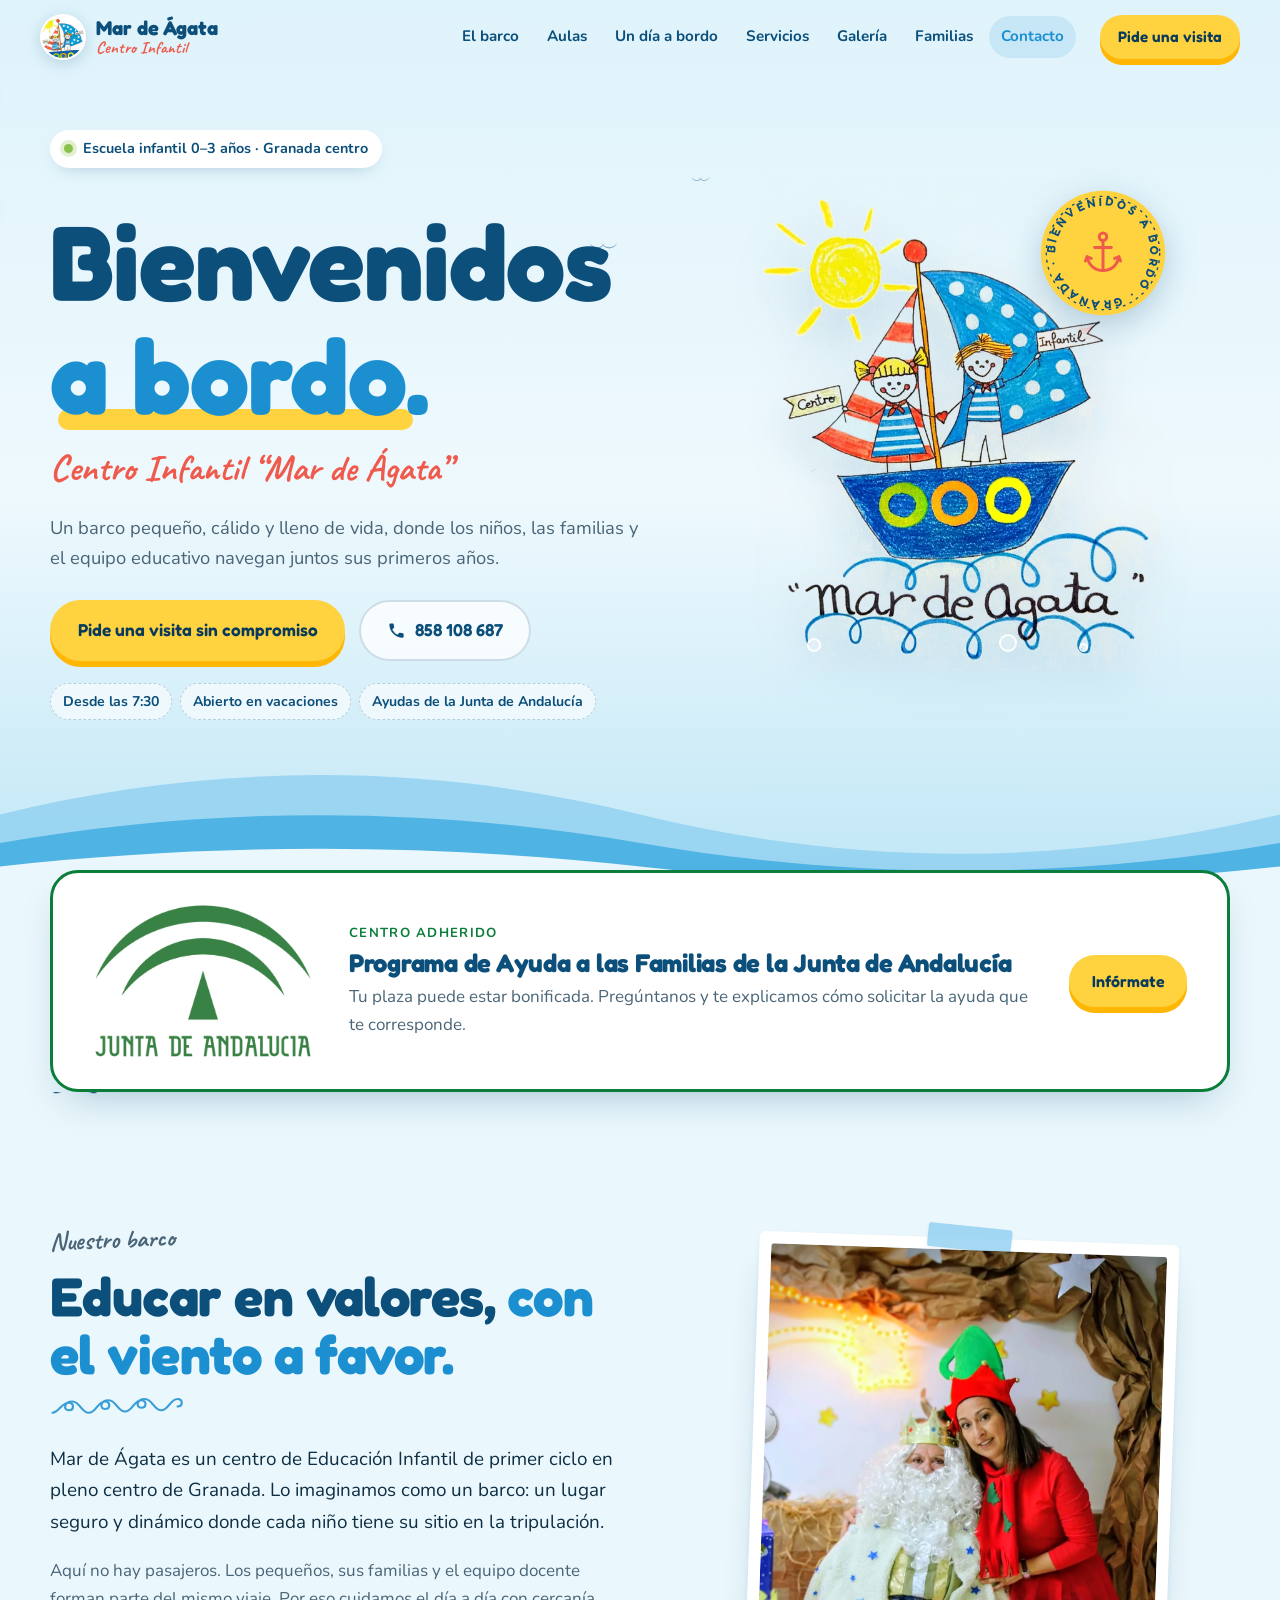
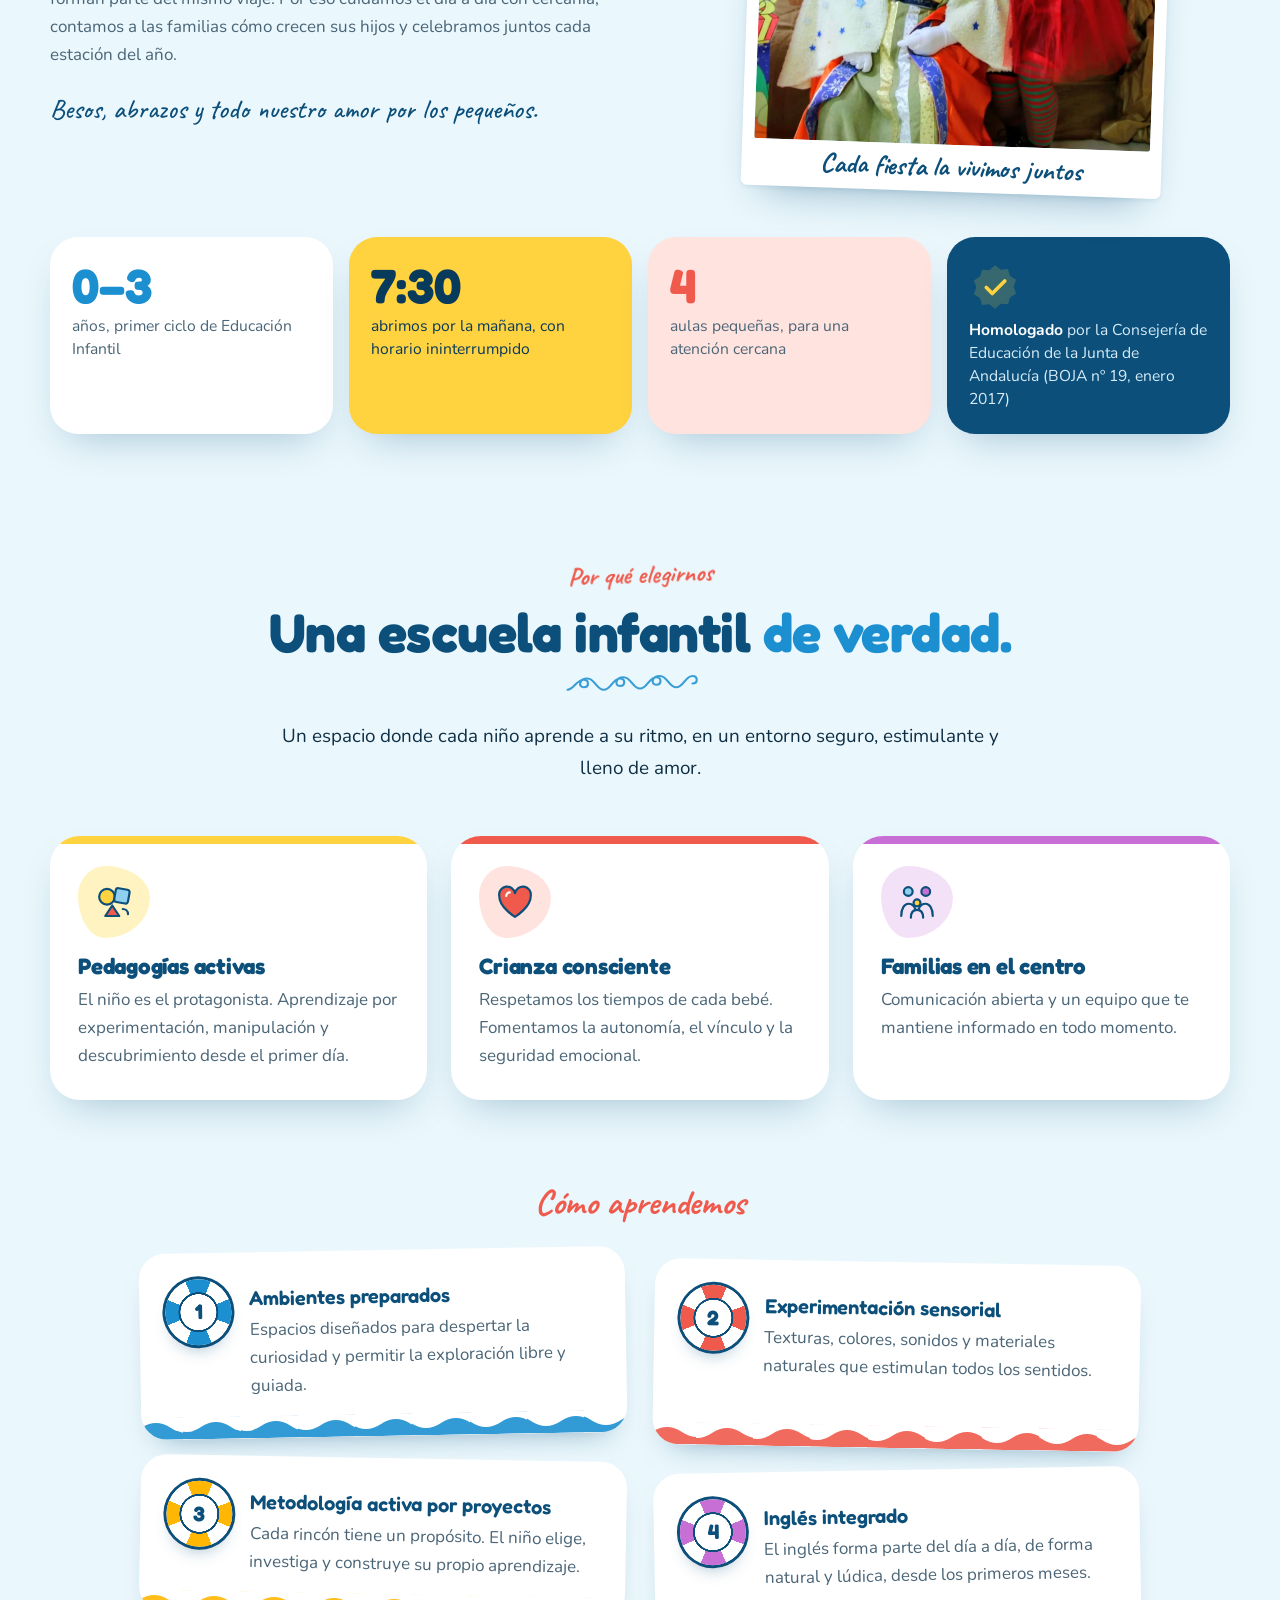
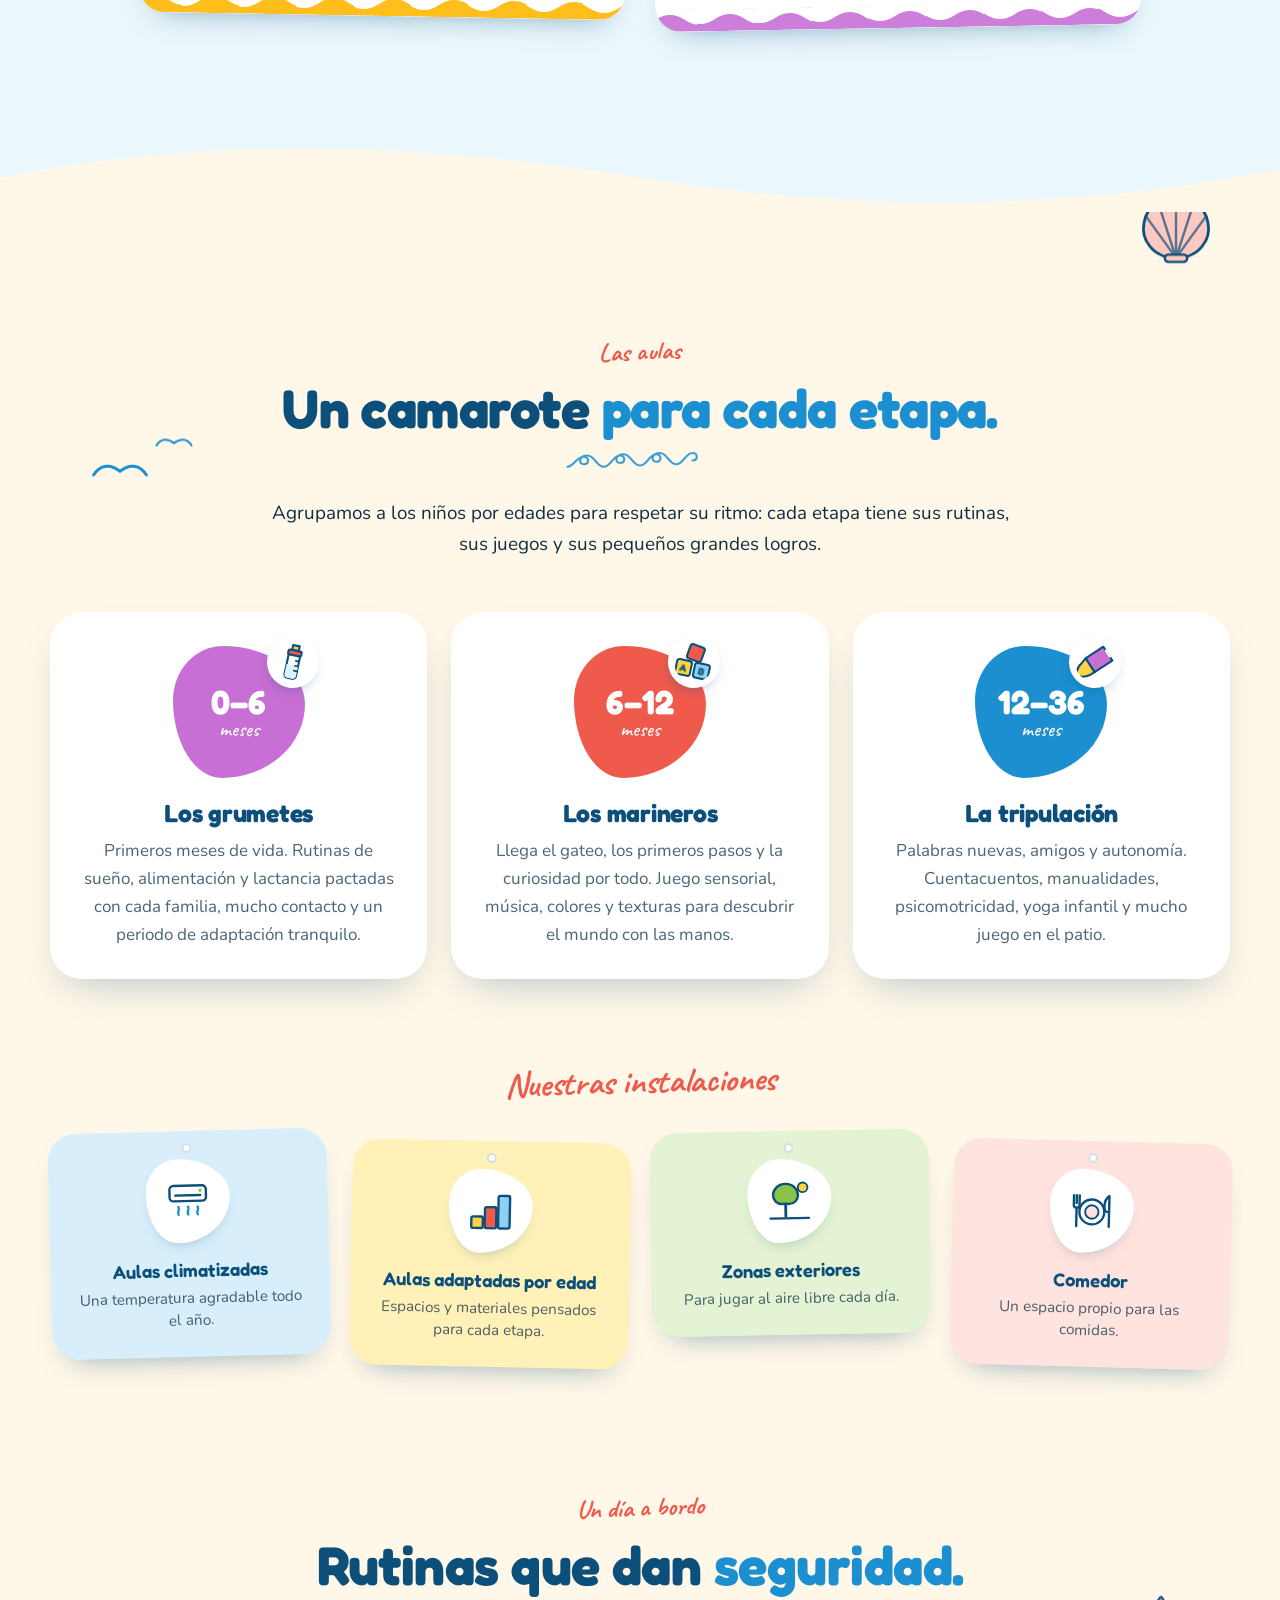
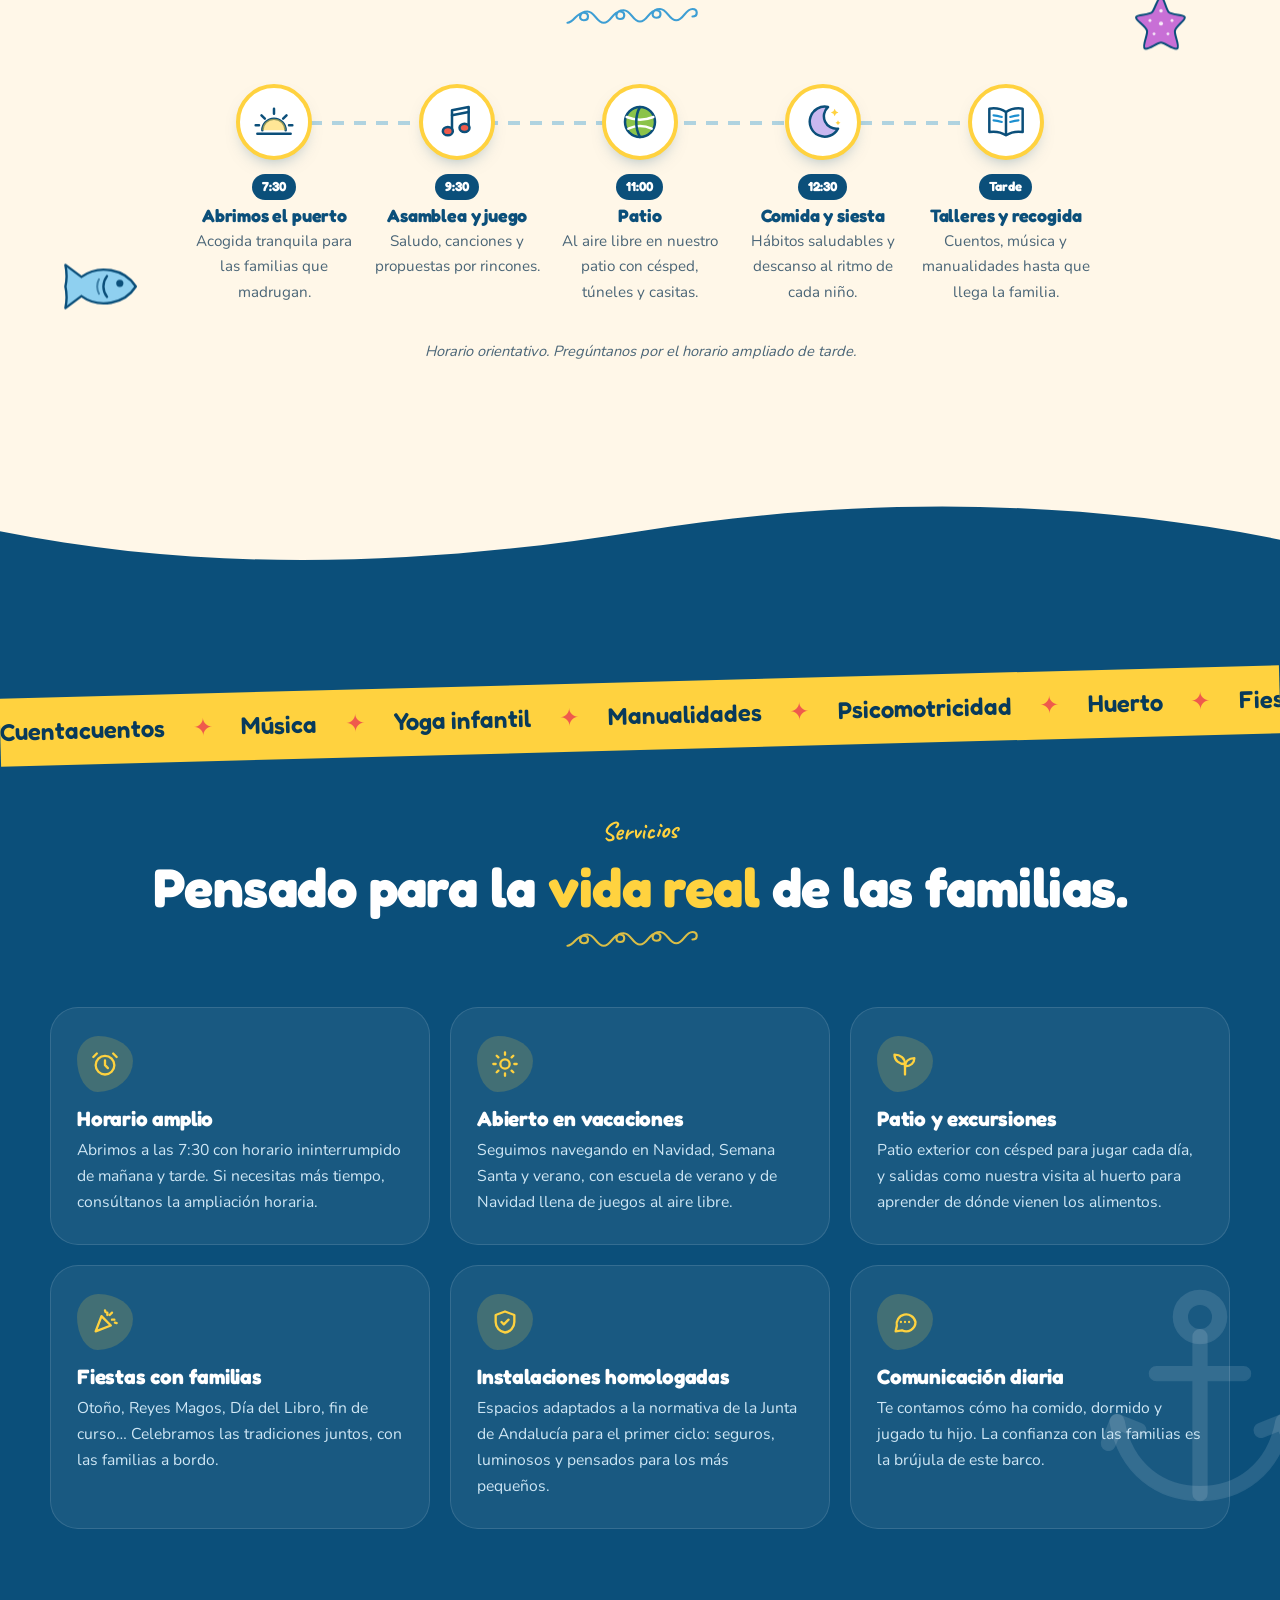
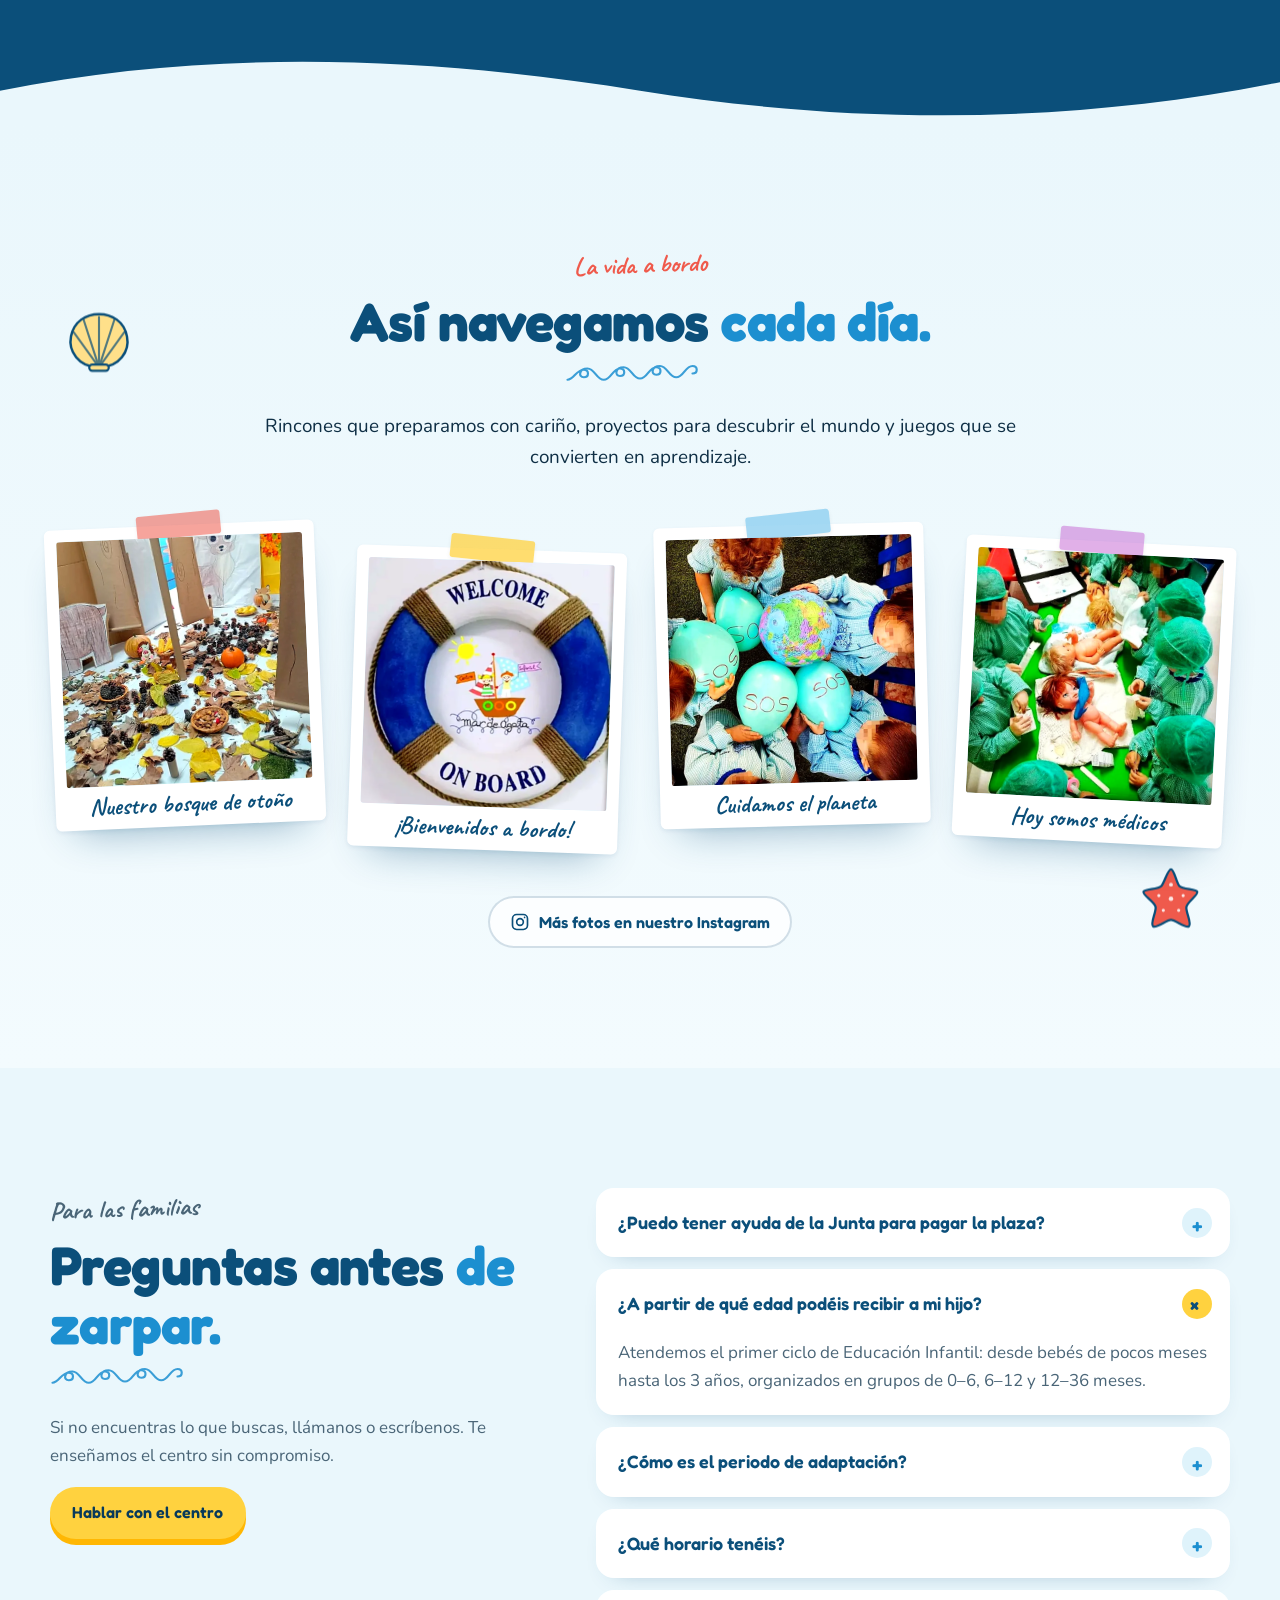
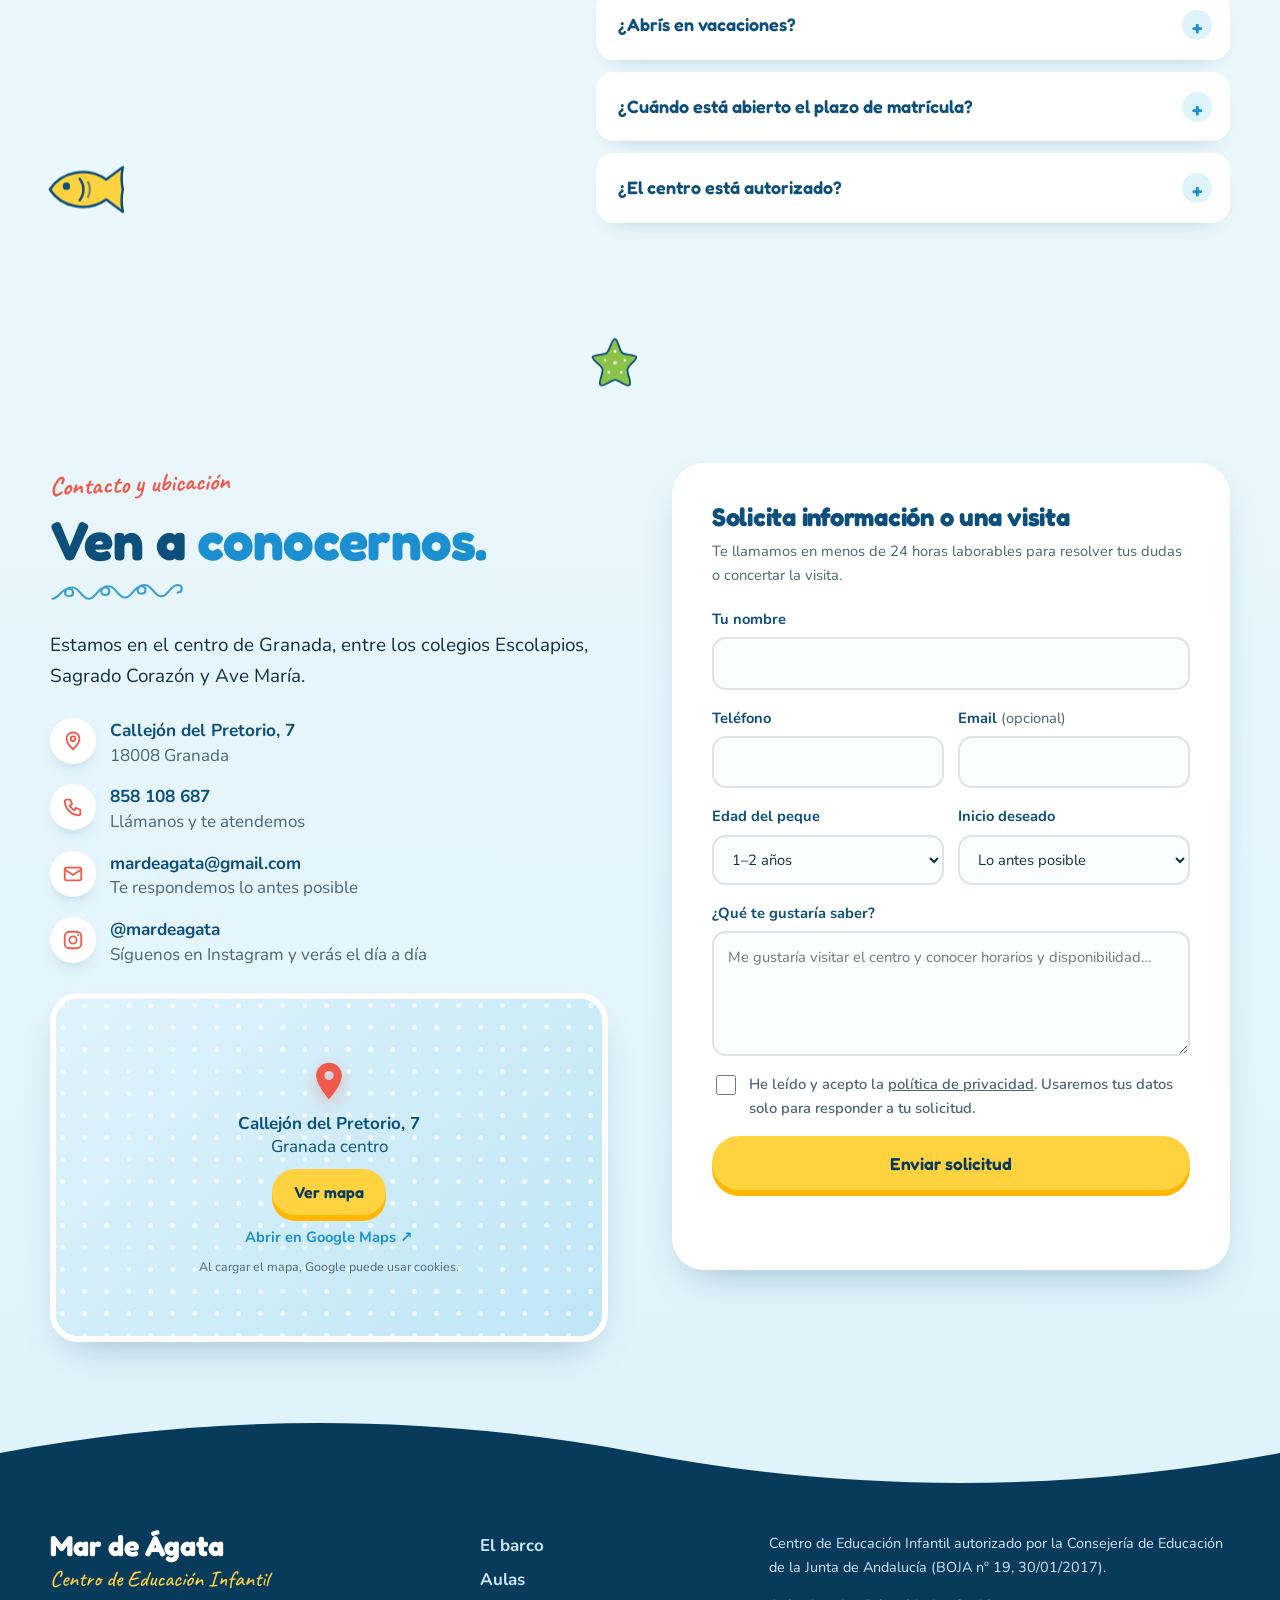
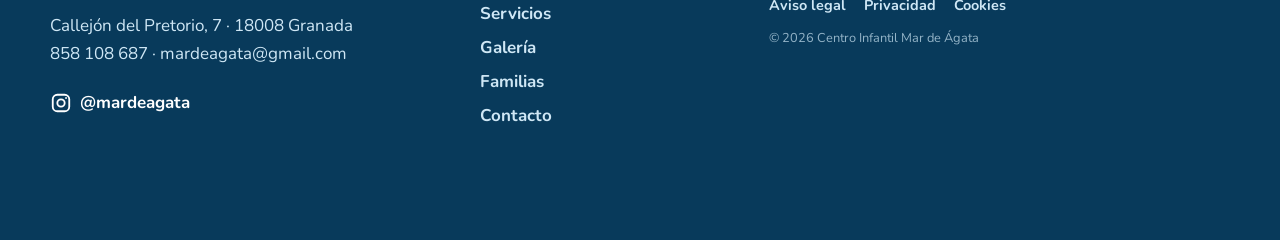
==== commit 593f077e: "demo 1" ====
--- a/index.html
+++ b/index.html
@@ -263,6 +263,28 @@
         <p>Comunicación abierta y un equipo que te mantiene informado en todo momento.</p>
       </article>
     </div>
+
+    <div class="method">
+      <h3 class="method-title reveal">Cómo aprendemos</h3>
+      <ol class="method-list">
+        <li class="reveal">
+          <span class="method-num">1</span>
+          <div><h4>Ambientes preparados</h4><p>Espacios diseñados para despertar la curiosidad y permitir la exploración libre y guiada.</p></div>
+        </li>
+        <li class="reveal">
+          <span class="method-num">2</span>
+          <div><h4>Experimentación sensorial</h4><p>Texturas, colores, sonidos y materiales naturales que estimulan todos los sentidos.</p></div>
+        </li>
+        <li class="reveal">
+          <span class="method-num">3</span>
+          <div><h4>Metodología activa por proyectos</h4><p>Cada rincón tiene un propósito. El niño elige, investiga y construye su propio aprendizaje.</p></div>
+        </li>
+        <li class="reveal">
+          <span class="method-num">4</span>
+          <div><h4>Inglés integrado</h4><p>El inglés forma parte del día a día, de forma natural y lúdica, desde los primeros meses.</p></div>
+        </li>
+      </ol>
+    </div>
   </div>
 </section>
 
--- a/styles.css
+++ b/styles.css
@@ -857,3 +857,127 @@
 .facilities-list { align-items: start; }
 .facilities-list li { align-content: start; }
 .facilities-list strong { min-height: 1.2em; }
+
+/* ---------- Cómo aprendemos (metodología) ---------- */
+.method { margin-top: clamp(56px, 7vw, 84px); }
+.method-title { font-family: var(--f-hand); font-weight: 700; font-size: 2.2rem; color: var(--coral); text-align: center; margin-bottom: 28px; transform: rotate(-1.5deg); }
+.method-list { list-style: none; margin: 0 auto; padding: 0; max-width: 1000px; display: grid; grid-template-columns: repeat(2, minmax(0, 1fr)); gap: 22px 28px; counter-reset: none; }
+.method-list li {
+  display: grid; grid-template-columns: auto 1fr; gap: 18px; align-items: start;
+  background: var(--white); border-radius: 26px; padding: 24px 26px; box-shadow: 0 14px 30px -22px rgba(11,79,122,.5);
+  transition: transform .45s var(--ease-bounce);
+}
+.method-list li:hover { transform: translateY(-5px); }
+.method-num {
+  display: grid; place-items: center; width: 56px; height: 56px; flex: none;
+  font-family: var(--f-display); font-weight: 700; font-size: 1.6rem; color: var(--white);
+  border-radius: 38% 62% 63% 37% / 41% 44% 56% 59%;
+}
+.method-list li:nth-child(1) .method-num { background: var(--sea-deep); }
+.method-list li:nth-child(2) .method-num { background: var(--coral); }
+.method-list li:nth-child(3) .method-num { background: var(--sun-2); color: var(--navy-2); }
+.method-list li:nth-child(4) .method-num { background: var(--lilac); }
+.method-list h4 { font-family: var(--f-display); font-weight: 600; font-size: 1.25rem; color: var(--navy); margin: 4px 0 6px; line-height: 1.2; }
+.method-list p { margin: 0; color: var(--ink-mute); }
+.method-list .reveal:nth-child(2) { transition-delay: .1s; }
+.method-list .reveal:nth-child(3) { transition-delay: .2s; }
+.method-list .reveal:nth-child(4) { transition-delay: .3s; }
+@media (max-width: 760px) {
+  .method-list { grid-template-columns: 1fr; max-width: 560px; }
+  .method-list li { padding: 20px; gap: 14px; }
+  .method-num { width: 48px; height: 48px; font-size: 1.35rem; }
+}
+
+/* ---------- Instalaciones v2: tarjetas de colores ---------- */
+.facilities { background: none; box-shadow: none; padding: 0; border-radius: 0; margin-top: clamp(56px, 7vw, 84px); }
+.facilities-title { font-family: var(--f-hand); font-weight: 700; font-size: 2.2rem; color: var(--coral); margin-bottom: 30px; transform: rotate(-1.5deg); }
+.facilities-list { gap: 22px; }
+.facilities-list li,
+.facilities-list li + li {
+  border: 0; padding: 28px 20px 26px; border-radius: 28px; position: relative;
+  box-shadow: 0 16px 30px -20px rgba(11,79,122,.55);
+  transition: transform .45s var(--ease-bounce), box-shadow .3s;
+}
+.facilities-list li:nth-child(1) { background: #d8effb; transform: rotate(-1.5deg); }
+.facilities-list li:nth-child(2) { background: #fff1b8; transform: rotate(1.2deg) translateY(10px); }
+.facilities-list li:nth-child(3) { background: #e3f3d3; transform: rotate(-1deg); }
+.facilities-list li:nth-child(4) { background: #ffe3df; transform: rotate(1.5deg) translateY(10px); }
+.facilities-list li:hover { transform: rotate(0) translateY(-6px); box-shadow: 0 24px 40px -22px rgba(11,79,122,.6); }
+.fac-ico {
+  width: 84px; height: 84px; background: var(--white); margin-bottom: 10px;
+  border-radius: 38% 62% 63% 37% / 41% 44% 56% 59%; animation: blob 9s ease-in-out infinite;
+  box-shadow: 0 8px 16px -10px rgba(11,79,122,.4);
+}
+.facilities-list li:nth-child(2) .fac-ico { animation-delay: -2s; }
+.facilities-list li:nth-child(3) .fac-ico { animation-delay: -4s; }
+.facilities-list li:nth-child(4) .fac-ico { animation-delay: -6s; }
+.fac-ico svg { width: 46px; height: 46px; }
+.facilities-list li:hover .fac-ico { transform: rotate(-8deg) scale(1.08); }
+.facilities-list strong { font-size: 1.15rem; }
+.facilities-list span:not(.fac-ico) { color: var(--ink); opacity: .75; }
+/* pequeño "remache" de barco arriba de cada tarjeta */
+.facilities-list li::before {
+  content: ""; position: absolute; top: 12px; left: 50%; width: 10px; height: 10px; translate: -50% 0;
+  border-radius: 50%; background: rgba(255,255,255,.9); box-shadow: inset 0 0 0 2px rgba(11,79,122,.18);
+}
+@media (max-width: 960px) {
+  .facilities-list li:nth-child(n) { transform: none; }
+  .facilities-list li:nth-child(odd) { transform: rotate(-1deg); }
+  .facilities-list li:nth-child(even) { transform: rotate(1deg); }
+}
+@media (max-width: 420px) {
+  .facilities-list { grid-template-columns: repeat(2, minmax(0, 1fr)); gap: 14px; }
+  .facilities-list li, .facilities-list li + li { padding: 22px 12px 18px; border-top: 0; }
+  .fac-ico { width: 66px; height: 66px; } .fac-ico svg { width: 36px; height: 36px; }
+  .facilities-list strong { font-size: 1rem; }
+  .facilities-list span:not(.fac-ico) { font-size: .88rem; }
+}
+
+/* ---------- Cómo aprendemos v2: salvavidas y ola de color ---------- */
+.method-list li:nth-child(1) { --c: var(--sea-deep); }
+.method-list li:nth-child(2) { --c: var(--coral); }
+.method-list li:nth-child(3) { --c: var(--sun-2); }
+.method-list li:nth-child(4) { --c: var(--lilac); }
+.method-list li {
+  position: relative; overflow: hidden; padding: 26px 26px 38px;
+  box-shadow: 0 16px 30px -20px rgba(11,79,122,.55);
+}
+.method-list li.reveal.is-in:nth-child(1) { transform: rotate(-1deg); }
+.method-list li.reveal.is-in:nth-child(2) { transform: rotate(1deg) translateY(12px); }
+.method-list li.reveal.is-in:nth-child(3) { transform: rotate(1deg); }
+.method-list li.reveal.is-in:nth-child(4) { transform: rotate(-1deg) translateY(12px); }
+.method-list li.reveal.is-in:hover { transform: rotate(0) translateY(-6px); }
+/* ola de color en la base de cada tarjeta */
+.method-list li::after {
+  content: ""; position: absolute; left: 0; right: 0; bottom: 0; height: 22px; background: var(--c); opacity: .9;
+  -webkit-mask: url("data:image/svg+xml,%3Csvg xmlns='http://www.w3.org/2000/svg' viewBox='0 0 120 22' preserveAspectRatio='none'%3E%3Cpath d='M0 10 Q15 0 30 10 T60 10 T90 10 T120 10 V22 H0Z'/%3E%3C/svg%3E") repeat-x 0 0 / 120px 22px;
+          mask: url("data:image/svg+xml,%3Csvg xmlns='http://www.w3.org/2000/svg' viewBox='0 0 120 22' preserveAspectRatio='none'%3E%3Cpath d='M0 10 Q15 0 30 10 T60 10 T90 10 T120 10 V22 H0Z'/%3E%3C/svg%3E") repeat-x 0 0 / 120px 22px;
+  animation: wave-slide 6s linear infinite;
+}
+@keyframes wave-slide { to { -webkit-mask-position: 120px 0; mask-position: 120px 0; } }
+/* número como salvavidas */
+.method-num {
+  width: 66px; height: 66px; border-radius: 50%; animation: none;
+  color: var(--navy) !important; font-size: 1.45rem;
+  background:
+    radial-gradient(circle, #fff 0 44%, transparent 45%),
+    conic-gradient(from -22.5deg, var(--c) 0 45deg, #fff 0 90deg, var(--c) 0 135deg, #fff 0 180deg, var(--c) 0 225deg, #fff 0 270deg, var(--c) 0 315deg, #fff 0 360deg) !important;
+  box-shadow: 0 0 0 3px var(--navy), inset 0 0 0 3px var(--navy), 0 10px 18px -8px rgba(11,79,122,.45);
+  transition: transform .6s var(--ease-bounce);
+}
+.method-num::before { content: none; }
+.method-list li:hover .method-num { transform: rotate(-25deg); }
+.method-list h4 { margin-top: 8px; }
+@media (max-width: 760px) {
+  .method-list li.reveal.is-in:nth-child(n) { transform: none; }
+  .method-list li.reveal.is-in:nth-child(odd) { transform: rotate(-.8deg); }
+  .method-list li.reveal.is-in:nth-child(even) { transform: rotate(.8deg); }
+  .method-num { width: 56px; height: 56px; font-size: 1.25rem; }
+}
+.method-num {
+  background:
+    radial-gradient(circle closest-side, #fff 0 54%, var(--navy) 55% 60%, transparent 61%),
+    conic-gradient(from -22.5deg, var(--c) 0 45deg, #fff 0 90deg, var(--c) 0 135deg, #fff 0 180deg, var(--c) 0 225deg, #fff 0 270deg, var(--c) 0 315deg, #fff 0 360deg) !important;
+  box-shadow: 0 0 0 3px var(--navy), 0 10px 18px -8px rgba(11,79,122,.45);
+  font-size: 1.3rem;
+}
